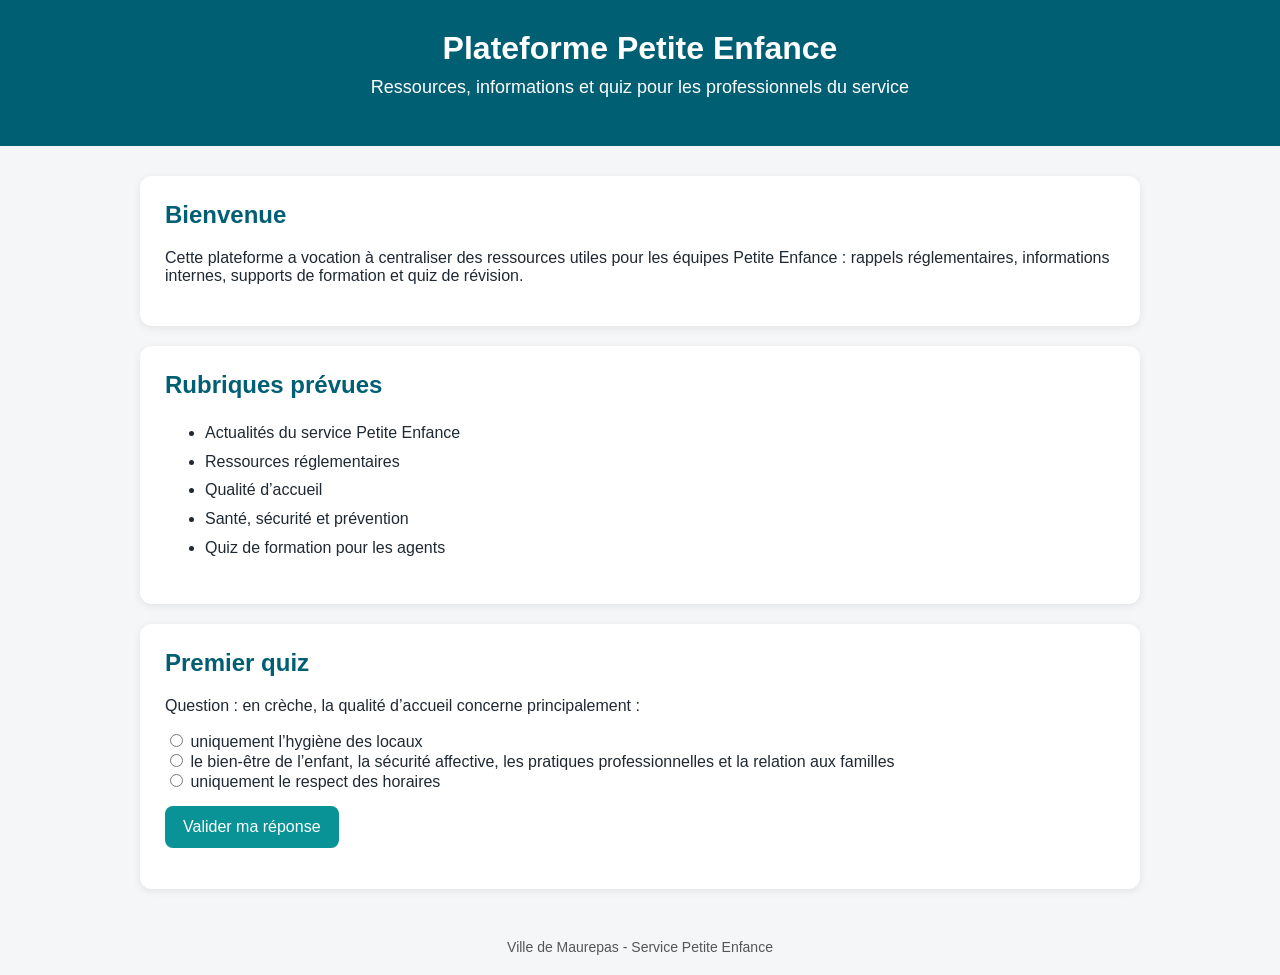
==== index.html @ 1fca626f "Create index.html" ====
<!DOCTYPE html>
<html lang="fr">
<head>
  <meta charset="UTF-8">
  <meta name="viewport" content="width=device-width, initial-scale=1.0">
  <title>Plateforme Petite Enfance - Maurepas</title>
  <style>
    body {
      margin: 0;
      font-family: Arial, sans-serif;
      background: #f4f6f8;
      color: #1f2933;
    }

    header {
      background: #005f73;
      color: white;
      padding: 30px 20px;
      text-align: center;
    }

    header h1 {
      margin: 0;
      font-size: 32px;
    }

    header p {
      margin-top: 10px;
      font-size: 18px;
    }

    main {
      max-width: 1000px;
      margin: 30px auto;
      padding: 0 20px;
    }

    section {
      background: white;
      margin-bottom: 20px;
      padding: 25px;
      border-radius: 12px;
      box-shadow: 0 2px 8px rgba(0, 0, 0, 0.08);
    }

    h2 {
      color: #005f73;
      margin-top: 0;
    }

    ul {
      line-height: 1.8;
    }

    .quiz-question {
      margin-bottom: 15px;
    }

    button {
      background: #0a9396;
      color: white;
      border: none;
      padding: 12px 18px;
      border-radius: 8px;
      cursor: pointer;
      font-size: 16px;
    }

    button:hover {
      background: #007f82;
    }

    #resultat {
      margin-top: 15px;
      font-weight: bold;
    }

    footer {
      text-align: center;
      padding: 20px;
      color: #555;
      font-size: 14px;
    }
  </style>
</head>
<body>

  <header>
    <h1>Plateforme Petite Enfance</h1>
    <p>Ressources, informations et quiz pour les professionnels du service</p>
  </header>

  <main>

    <section>
      <h2>Bienvenue</h2>
      <p>
        Cette plateforme a vocation à centraliser des ressources utiles pour les équipes Petite Enfance :
        rappels réglementaires, informations internes, supports de formation et quiz de révision.
      </p>
    </section>

    <section>
      <h2>Rubriques prévues</h2>
      <ul>
        <li>Actualités du service Petite Enfance</li>
        <li>Ressources réglementaires</li>
        <li>Qualité d’accueil</li>
        <li>Santé, sécurité et prévention</li>
        <li>Quiz de formation pour les agents</li>
      </ul>
    </section>

    <section>
      <h2>Premier quiz</h2>

      <div class="quiz-question">
        <p>Question : en crèche, la qualité d’accueil concerne principalement :</p>

        <label>
          <input type="radio" name="quiz" value="faux">
          uniquement l’hygiène des locaux
        </label>
        <br>

        <label>
          <input type="radio" name="quiz" value="vrai">
          le bien-être de l’enfant, la sécurité affective, les pratiques professionnelles et la relation aux familles
        </label>
        <br>

        <label>
          <input type="radio" name="quiz" value="faux">
          uniquement le respect des horaires
        </label>
      </div>

      <button onclick="verifierReponse()">Valider ma réponse</button>

      <p id="resultat"></p>
    </section>

  </main>

  <footer>
    Ville de Maurepas - Service Petite Enfance
  </footer>

  <script>
    function verifierReponse() {
      const reponse = document.querySelector('input[name="quiz"]:checked');
      const resultat = document.getElementById('resultat');

      if (!reponse) {
        resultat.textContent = "Merci de sélectionner une réponse.";
        resultat.style.color = "#b45309";
        return;
      }

      if (reponse.value === "vrai") {
        resultat.textContent = "Bonne réponse.";
        resultat.style.color = "green";
      } else {
        resultat.textContent = "Ce n’est pas la bonne réponse. La qualité d’accueil est une notion globale.";
        resultat.style.color = "red";
      }
    }
  </script>

</body>
</html>
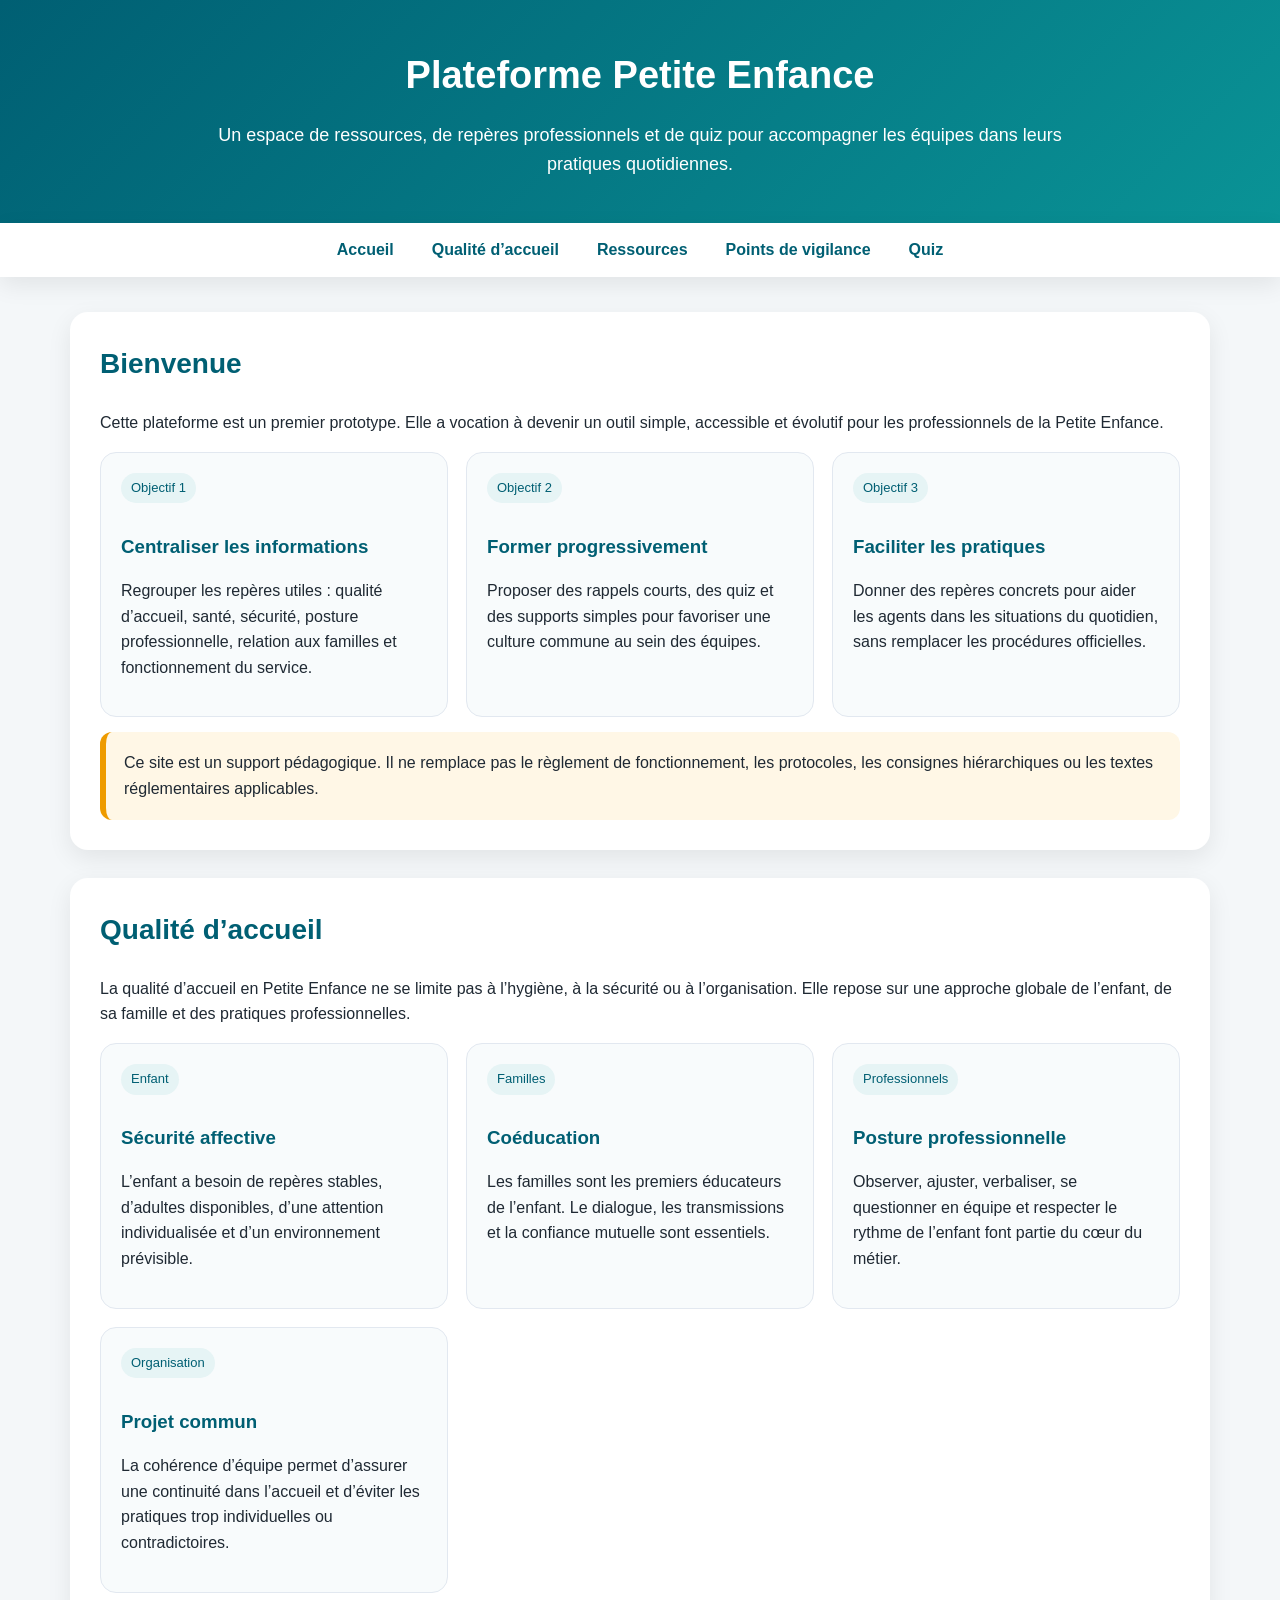
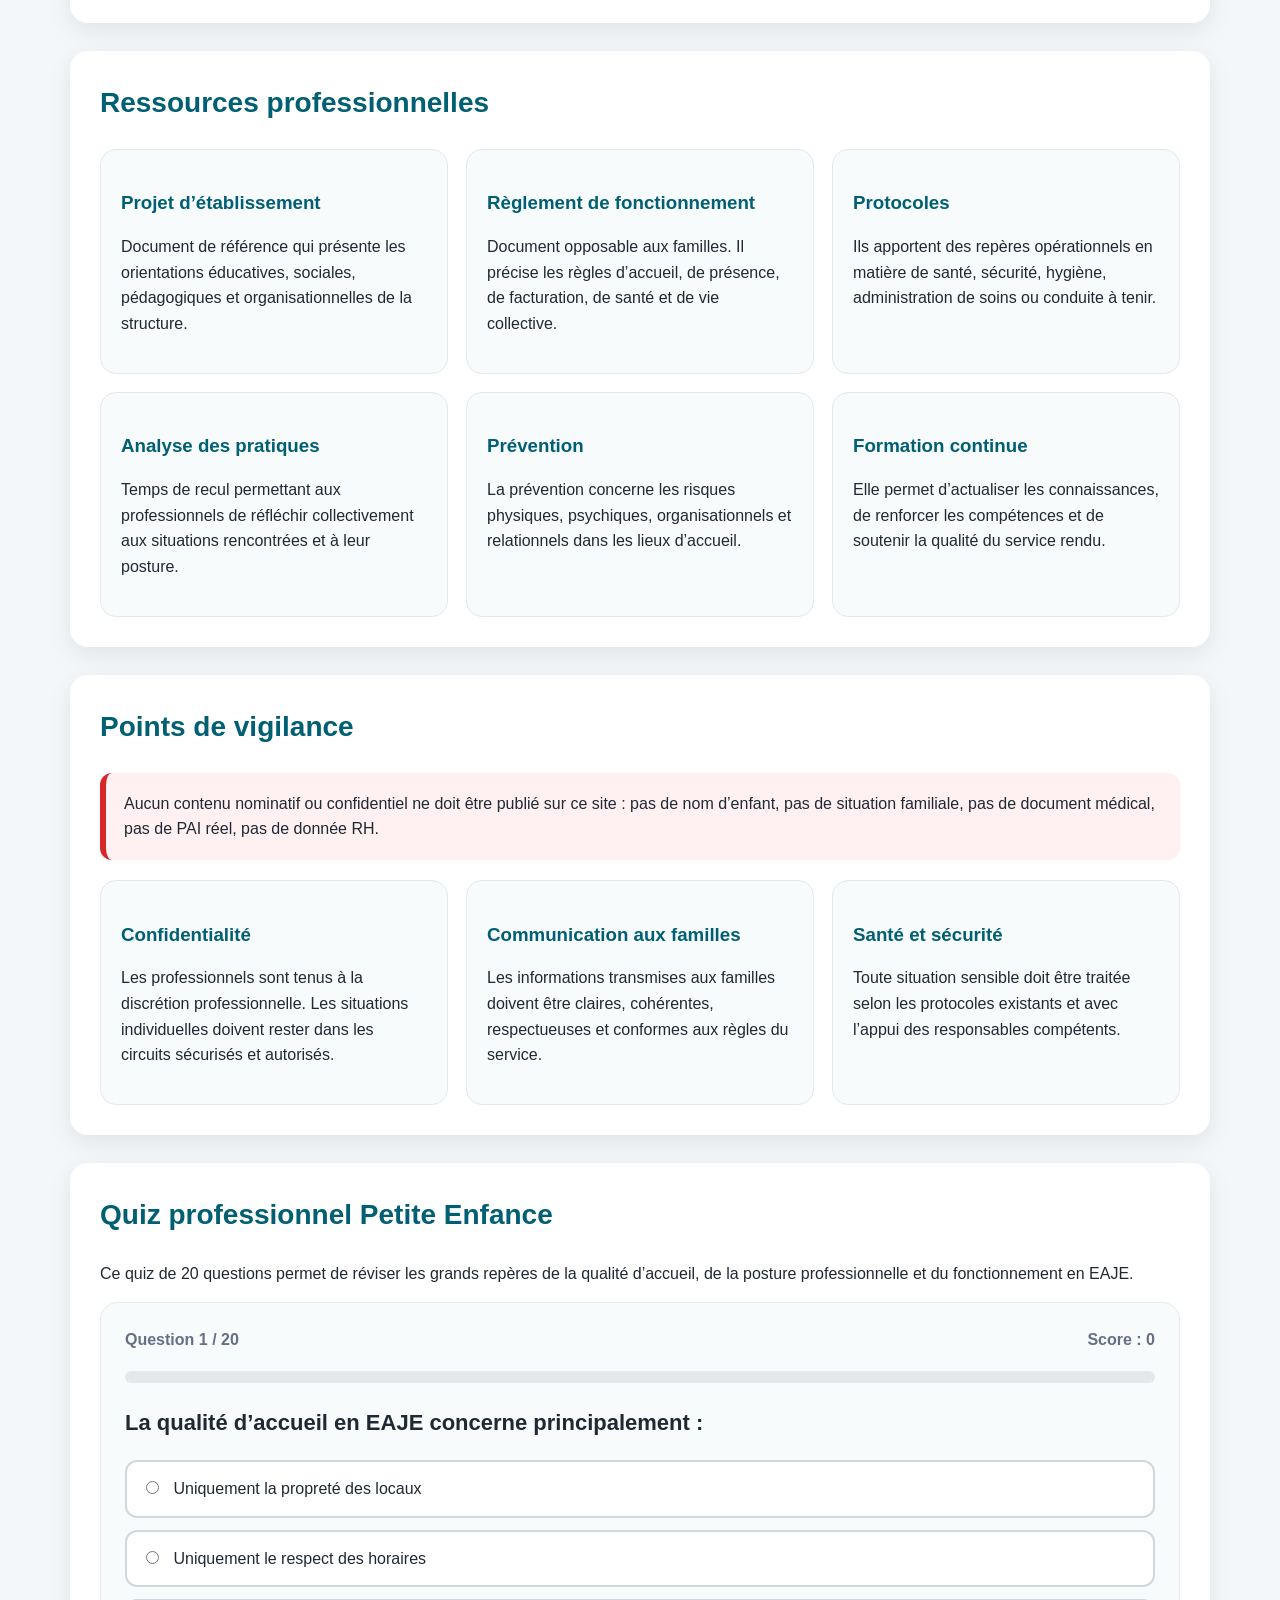
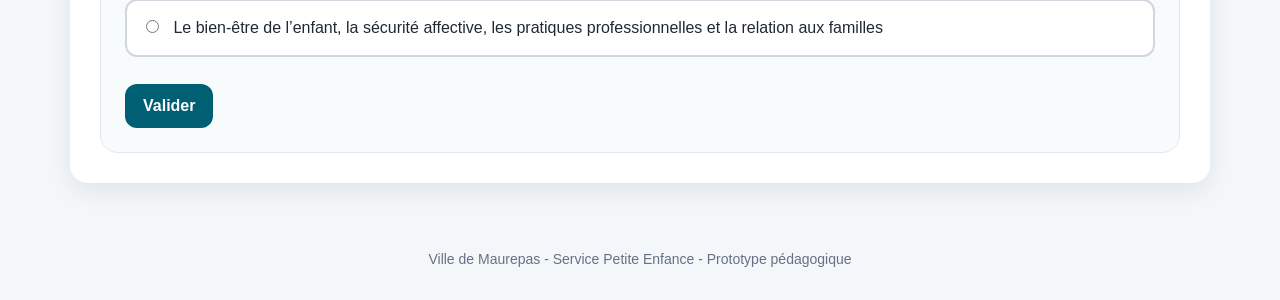
==== commit 6d21ca30: "Update index.html" ====
--- a/index.html
+++ b/index.html
@@ -4,167 +4,851 @@
   <meta charset="UTF-8">
   <meta name="viewport" content="width=device-width, initial-scale=1.0">
   <title>Plateforme Petite Enfance - Maurepas</title>
+
   <style>
+    :root {
+      --bleu: #005f73;
+      --bleu-clair: #0a9396;
+      --vert: #2a9d8f;
+      --orange: #ee9b00;
+      --rouge: #d62828;
+      --fond: #f4f7f9;
+      --texte: #1f2933;
+      --gris: #667085;
+      --blanc: #ffffff;
+      --ombre: 0 8px 24px rgba(0, 0, 0, 0.08);
+      --arrondi: 18px;
+    }
+
+    * {
+      box-sizing: border-box;
+    }
+
     body {
       margin: 0;
-      font-family: Arial, sans-serif;
-      background: #f4f6f8;
-      color: #1f2933;
+      font-family: Arial, Helvetica, sans-serif;
+      background: var(--fond);
+      color: var(--texte);
+      line-height: 1.6;
     }
 
     header {
-      background: #005f73;
+      background: linear-gradient(135deg, #005f73, #0a9396);
       color: white;
-      padding: 30px 20px;
+      padding: 45px 20px;
       text-align: center;
     }
 
     header h1 {
       margin: 0;
-      font-size: 32px;
+      font-size: 38px;
     }
 
     header p {
-      margin-top: 10px;
       font-size: 18px;
+      max-width: 850px;
+      margin: 15px auto 0;
+    }
+
+    nav {
+      background: white;
+      box-shadow: var(--ombre);
+      position: sticky;
+      top: 0;
+      z-index: 10;
+    }
+
+    nav ul {
+      display: flex;
+      justify-content: center;
+      gap: 10px;
+      flex-wrap: wrap;
+      list-style: none;
+      margin: 0;
+      padding: 14px;
+    }
+
+    nav a {
+      text-decoration: none;
+      color: var(--bleu);
+      padding: 9px 14px;
+      border-radius: 999px;
+      font-weight: 600;
+    }
+
+    nav a:hover {
+      background: #e6f4f5;
     }
 
     main {
-      max-width: 1000px;
-      margin: 30px auto;
+      max-width: 1180px;
+      margin: 35px auto;
       padding: 0 20px;
     }
 
     section {
       background: white;
+      padding: 30px;
+      margin-bottom: 28px;
+      border-radius: var(--arrondi);
+      box-shadow: var(--ombre);
+    }
+
+    h2 {
+      color: var(--bleu);
+      margin-top: 0;
+      font-size: 28px;
+    }
+
+    h3 {
+      color: var(--bleu);
+      margin-bottom: 8px;
+    }
+
+    .intro-grid,
+    .cards,
+    .ressources-grid {
+      display: grid;
+      grid-template-columns: repeat(auto-fit, minmax(260px, 1fr));
+      gap: 18px;
+    }
+
+    .card {
+      background: #f8fbfc;
+      border: 1px solid #e2e8f0;
+      border-radius: 16px;
+      padding: 20px;
+    }
+
+    .card span {
+      display: inline-block;
+      background: #e6f4f5;
+      color: var(--bleu);
+      padding: 5px 10px;
+      border-radius: 999px;
+      font-size: 13px;
+      margin-bottom: 10px;
+    }
+
+    .important {
+      background: #fff7e6;
+      border-left: 6px solid var(--orange);
+      padding: 18px;
+      border-radius: 12px;
+      margin-top: 15px;
+    }
+
+    .alerte {
+      background: #fff1f2;
+      border-left: 6px solid var(--rouge);
+      padding: 18px;
+      border-radius: 12px;
+      margin-top: 15px;
+    }
+
+    .quiz-container {
+      border: 1px solid #e2e8f0;
+      border-radius: 18px;
+      padding: 24px;
+      background: #f8fbfc;
+    }
+
+    .quiz-top {
+      display: flex;
+      justify-content: space-between;
+      gap: 15px;
+      flex-wrap: wrap;
+      margin-bottom: 18px;
+      color: var(--gris);
+      font-weight: 600;
+    }
+
+    .progress-bar {
+      background: #e5e7eb;
+      height: 12px;
+      border-radius: 999px;
+      overflow: hidden;
+      margin-bottom: 22px;
+    }
+
+    .progress {
+      height: 100%;
+      width: 0%;
+      background: var(--bleu-clair);
+      transition: 0.3s;
+    }
+
+    .question {
+      font-size: 22px;
+      font-weight: 700;
       margin-bottom: 20px;
-      padding: 25px;
+    }
+
+    .option {
+      display: block;
+      background: white;
+      border: 2px solid #d0d7de;
+      padding: 14px;
       border-radius: 12px;
-      box-shadow: 0 2px 8px rgba(0, 0, 0, 0.08);
-    }
-
-    h2 {
-      color: #005f73;
-      margin-top: 0;
-    }
-
-    ul {
-      line-height: 1.8;
-    }
-
-    .quiz-question {
-      margin-bottom: 15px;
+      margin-bottom: 12px;
+      cursor: pointer;
+    }
+
+    .option:hover {
+      border-color: var(--bleu-clair);
+      background: #f0fdfa;
+    }
+
+    .option input {
+      margin-right: 10px;
+    }
+
+    .option.correct {
+      border-color: var(--vert);
+      background: #ecfdf5;
+    }
+
+    .option.incorrect {
+      border-color: var(--rouge);
+      background: #fef2f2;
+    }
+
+    .feedback {
+      display: none;
+      margin-top: 18px;
+      padding: 18px;
+      border-radius: 14px;
+      background: white;
+      border-left: 6px solid var(--bleu-clair);
+    }
+
+    .feedback.visible {
+      display: block;
+    }
+
+    .feedback.good {
+      border-left-color: var(--vert);
+    }
+
+    .feedback.bad {
+      border-left-color: var(--rouge);
     }
 
     button {
-      background: #0a9396;
+      border: none;
+      border-radius: 12px;
+      padding: 13px 18px;
+      font-size: 16px;
+      cursor: pointer;
+      margin-top: 15px;
+      margin-right: 10px;
+      font-weight: 700;
+    }
+
+    .btn-primary {
+      background: var(--bleu);
       color: white;
-      border: none;
-      padding: 12px 18px;
-      border-radius: 8px;
-      cursor: pointer;
-      font-size: 16px;
-    }
-
-    button:hover {
-      background: #007f82;
-    }
-
-    #resultat {
-      margin-top: 15px;
-      font-weight: bold;
+    }
+
+    .btn-primary:hover {
+      background: #004c5c;
+    }
+
+    .btn-secondary {
+      background: #e5e7eb;
+      color: #1f2933;
+    }
+
+    .resultat-final {
+      background: white;
+      border-radius: 18px;
+      padding: 24px;
+      text-align: center;
+      border: 2px solid #e2e8f0;
+    }
+
+    .score {
+      font-size: 44px;
+      color: var(--bleu);
+      font-weight: 800;
     }
 
     footer {
       text-align: center;
-      padding: 20px;
-      color: #555;
+      color: #667085;
+      padding: 30px 20px;
       font-size: 14px;
+    }
+
+    @media (max-width: 700px) {
+      header h1 {
+        font-size: 30px;
+      }
+
+      section {
+        padding: 22px;
+      }
+
+      .question {
+        font-size: 19px;
+      }
     }
   </style>
 </head>
+
 <body>
 
   <header>
     <h1>Plateforme Petite Enfance</h1>
-    <p>Ressources, informations et quiz pour les professionnels du service</p>
+    <p>
+      Un espace de ressources, de repères professionnels et de quiz pour accompagner les équipes dans leurs pratiques quotidiennes.
+    </p>
   </header>
 
+  <nav>
+    <ul>
+      <li><a href="#accueil">Accueil</a></li>
+      <li><a href="#qualite">Qualité d’accueil</a></li>
+      <li><a href="#ressources">Ressources</a></li>
+      <li><a href="#vigilance">Points de vigilance</a></li>
+      <li><a href="#quiz">Quiz</a></li>
+    </ul>
+  </nav>
+
   <main>
 
-    <section>
+    <section id="accueil">
       <h2>Bienvenue</h2>
       <p>
-        Cette plateforme a vocation à centraliser des ressources utiles pour les équipes Petite Enfance :
-        rappels réglementaires, informations internes, supports de formation et quiz de révision.
+        Cette plateforme est un premier prototype. Elle a vocation à devenir un outil simple, accessible et évolutif pour les professionnels de la Petite Enfance.
       </p>
+
+      <div class="intro-grid">
+        <div class="card">
+          <span>Objectif 1</span>
+          <h3>Centraliser les informations</h3>
+          <p>
+            Regrouper les repères utiles : qualité d’accueil, santé, sécurité, posture professionnelle, relation aux familles et fonctionnement du service.
+          </p>
+        </div>
+
+        <div class="card">
+          <span>Objectif 2</span>
+          <h3>Former progressivement</h3>
+          <p>
+            Proposer des rappels courts, des quiz et des supports simples pour favoriser une culture commune au sein des équipes.
+          </p>
+        </div>
+
+        <div class="card">
+          <span>Objectif 3</span>
+          <h3>Faciliter les pratiques</h3>
+          <p>
+            Donner des repères concrets pour aider les agents dans les situations du quotidien, sans remplacer les procédures officielles.
+          </p>
+        </div>
+      </div>
+
+      <div class="important">
+        Ce site est un support pédagogique. Il ne remplace pas le règlement de fonctionnement, les protocoles, les consignes hiérarchiques ou les textes réglementaires applicables.
+      </div>
     </section>
 
-    <section>
-      <h2>Rubriques prévues</h2>
-      <ul>
-        <li>Actualités du service Petite Enfance</li>
-        <li>Ressources réglementaires</li>
-        <li>Qualité d’accueil</li>
-        <li>Santé, sécurité et prévention</li>
-        <li>Quiz de formation pour les agents</li>
-      </ul>
+    <section id="qualite">
+      <h2>Qualité d’accueil</h2>
+
+      <p>
+        La qualité d’accueil en Petite Enfance ne se limite pas à l’hygiène, à la sécurité ou à l’organisation. Elle repose sur une approche globale de l’enfant, de sa famille et des pratiques professionnelles.
+      </p>
+
+      <div class="cards">
+        <div class="card">
+          <span>Enfant</span>
+          <h3>Sécurité affective</h3>
+          <p>
+            L’enfant a besoin de repères stables, d’adultes disponibles, d’une attention individualisée et d’un environnement prévisible.
+          </p>
+        </div>
+
+        <div class="card">
+          <span>Familles</span>
+          <h3>Coéducation</h3>
+          <p>
+            Les familles sont les premiers éducateurs de l’enfant. Le dialogue, les transmissions et la confiance mutuelle sont essentiels.
+          </p>
+        </div>
+
+        <div class="card">
+          <span>Professionnels</span>
+          <h3>Posture professionnelle</h3>
+          <p>
+            Observer, ajuster, verbaliser, se questionner en équipe et respecter le rythme de l’enfant font partie du cœur du métier.
+          </p>
+        </div>
+
+        <div class="card">
+          <span>Organisation</span>
+          <h3>Projet commun</h3>
+          <p>
+            La cohérence d’équipe permet d’assurer une continuité dans l’accueil et d’éviter les pratiques trop individuelles ou contradictoires.
+          </p>
+        </div>
+      </div>
     </section>
 
-    <section>
-      <h2>Premier quiz</h2>
-
-      <div class="quiz-question">
-        <p>Question : en crèche, la qualité d’accueil concerne principalement :</p>
-
-        <label>
-          <input type="radio" name="quiz" value="faux">
-          uniquement l’hygiène des locaux
-        </label>
-        <br>
-
-        <label>
-          <input type="radio" name="quiz" value="vrai">
-          le bien-être de l’enfant, la sécurité affective, les pratiques professionnelles et la relation aux familles
-        </label>
-        <br>
-
-        <label>
-          <input type="radio" name="quiz" value="faux">
-          uniquement le respect des horaires
-        </label>
+    <section id="ressources">
+      <h2>Ressources professionnelles</h2>
+
+      <div class="ressources-grid">
+        <div class="card">
+          <h3>Projet d’établissement</h3>
+          <p>
+            Document de référence qui présente les orientations éducatives, sociales, pédagogiques et organisationnelles de la structure.
+          </p>
+        </div>
+
+        <div class="card">
+          <h3>Règlement de fonctionnement</h3>
+          <p>
+            Document opposable aux familles. Il précise les règles d’accueil, de présence, de facturation, de santé et de vie collective.
+          </p>
+        </div>
+
+        <div class="card">
+          <h3>Protocoles</h3>
+          <p>
+            Ils apportent des repères opérationnels en matière de santé, sécurité, hygiène, administration de soins ou conduite à tenir.
+          </p>
+        </div>
+
+        <div class="card">
+          <h3>Analyse des pratiques</h3>
+          <p>
+            Temps de recul permettant aux professionnels de réfléchir collectivement aux situations rencontrées et à leur posture.
+          </p>
+        </div>
+
+        <div class="card">
+          <h3>Prévention</h3>
+          <p>
+            La prévention concerne les risques physiques, psychiques, organisationnels et relationnels dans les lieux d’accueil.
+          </p>
+        </div>
+
+        <div class="card">
+          <h3>Formation continue</h3>
+          <p>
+            Elle permet d’actualiser les connaissances, de renforcer les compétences et de soutenir la qualité du service rendu.
+          </p>
+        </div>
       </div>
-
-      <button onclick="verifierReponse()">Valider ma réponse</button>
-
-      <p id="resultat"></p>
     </section>
 
+    <section id="vigilance">
+      <h2>Points de vigilance</h2>
+
+      <div class="alerte">
+        Aucun contenu nominatif ou confidentiel ne doit être publié sur ce site : pas de nom d’enfant, pas de situation familiale, pas de document médical, pas de PAI réel, pas de donnée RH.
+      </div>
+
+      <div class="cards" style="margin-top: 20px;">
+        <div class="card">
+          <h3>Confidentialité</h3>
+          <p>
+            Les professionnels sont tenus à la discrétion professionnelle. Les situations individuelles doivent rester dans les circuits sécurisés et autorisés.
+          </p>
+        </div>
+
+        <div class="card">
+          <h3>Communication aux familles</h3>
+          <p>
+            Les informations transmises aux familles doivent être claires, cohérentes, respectueuses et conformes aux règles du service.
+          </p>
+        </div>
+
+        <div class="card">
+          <h3>Santé et sécurité</h3>
+          <p>
+            Toute situation sensible doit être traitée selon les protocoles existants et avec l’appui des responsables compétents.
+          </p>
+        </div>
+      </div>
+    </section>
+
+    <section id="quiz">
+      <h2>Quiz professionnel Petite Enfance</h2>
+
+      <p>
+        Ce quiz de 20 questions permet de réviser les grands repères de la qualité d’accueil, de la posture professionnelle et du fonctionnement en EAJE.
+      </p>
+
+      <div class="quiz-container" id="quizContainer">
+        <div class="quiz-top">
+          <div id="questionNumber">Question 1 / 20</div>
+          <div id="scoreLive">Score : 0</div>
+        </div>
+
+        <div class="progress-bar">
+          <div class="progress" id="progress"></div>
+        </div>
+
+        <div class="question" id="questionText"></div>
+
+        <div id="options"></div>
+
+        <div class="feedback" id="feedback"></div>
+
+        <button class="btn-primary" id="validateBtn" onclick="validateAnswer()">Valider</button>
+        <button class="btn-secondary" id="nextBtn" onclick="nextQuestion()" style="display:none;">Question suivante</button>
+      </div>
+    </section>
+
   </main>
 
   <footer>
-    Ville de Maurepas - Service Petite Enfance
+    Ville de Maurepas - Service Petite Enfance - Prototype pédagogique
   </footer>
 
   <script>
-    function verifierReponse() {
-      const reponse = document.querySelector('input[name="quiz"]:checked');
-      const resultat = document.getElementById('resultat');
-
-      if (!reponse) {
-        resultat.textContent = "Merci de sélectionner une réponse.";
-        resultat.style.color = "#b45309";
+    const questions = [
+      {
+        question: "La qualité d’accueil en EAJE concerne principalement :",
+        options: [
+          "Uniquement la propreté des locaux",
+          "Uniquement le respect des horaires",
+          "Le bien-être de l’enfant, la sécurité affective, les pratiques professionnelles et la relation aux familles"
+        ],
+        answer: 2,
+        explanation: "La qualité d’accueil est globale. Elle concerne l’enfant, sa famille, les pratiques professionnelles, l’environnement, la sécurité, l’organisation et le projet éducatif."
+      },
+      {
+        question: "La familiarisation d’un enfant sert avant tout à :",
+        options: [
+          "Habituer progressivement l’enfant, sa famille et les professionnels à la séparation",
+          "Faire gagner du temps à l’équipe",
+          "Tester si l’enfant pleure beaucoup"
+        ],
+        answer: 0,
+        explanation: "La familiarisation permet de construire progressivement la confiance. Elle concerne l’enfant, les parents et les professionnels."
+      },
+      {
+        question: "La coéducation signifie que :",
+        options: [
+          "Les parents doivent appliquer exactement les pratiques de la crèche",
+          "Les professionnels remplacent les parents pendant la journée",
+          "Parents et professionnels coopèrent dans l’intérêt de l’enfant"
+        ],
+        answer: 2,
+        explanation: "La coéducation repose sur la reconnaissance du rôle des parents et sur un dialogue respectueux entre famille et professionnels."
+      },
+      {
+        question: "Une transmission de qualité aux familles doit être :",
+        options: [
+          "Claire, utile, respectueuse et centrée sur l’enfant",
+          "Très longue et technique",
+          "Réservée uniquement aux problèmes"
+        ],
+        answer: 0,
+        explanation: "Les transmissions doivent donner des informations utiles sur la journée de l’enfant, sans jugement et avec une posture professionnelle."
+      },
+      {
+        question: "La sécurité affective de l’enfant repose notamment sur :",
+        options: [
+          "Des repères stables et des adultes disponibles",
+          "Des changements fréquents pour stimuler l’enfant",
+          "L’absence totale de frustration"
+        ],
+        answer: 0,
+        explanation: "L’enfant a besoin de stabilité, de continuité, de disponibilité adulte et de repères pour explorer sereinement."
+      },
+      {
+        question: "Observer un enfant permet principalement de :",
+        options: [
+          "Surveiller pour sanctionner",
+          "Comprendre ses besoins, ses compétences et ses émotions",
+          "Comparer les enfants entre eux"
+        ],
+        answer: 1,
+        explanation: "L’observation professionnelle permet d’ajuster l’accompagnement à l’enfant réel, et non à une idée générale de ce qu’il devrait faire."
+      },
+      {
+        question: "La motricité libre consiste à :",
+        options: [
+          "Laisser l’enfant évoluer selon ses capacités, sans le mettre dans une position qu’il ne maîtrise pas",
+          "Interdire toute aide de l’adulte",
+          "Laisser les enfants courir sans cadre"
+        ],
+        answer: 0,
+        explanation: "La motricité libre respecte le rythme de développement de l’enfant. L’adulte sécurise l’environnement et accompagne sans forcer les acquisitions."
+      },
+      {
+        question: "Une posture bientraitante implique :",
+        options: [
+          "De parler à l’enfant avec respect, même lorsqu’on pose une limite",
+          "De céder systématiquement à toutes les demandes",
+          "D’éviter toute règle"
+        ],
+        answer: 0,
+        explanation: "La bientraitance n’exclut pas le cadre. Elle demande de poser les limites avec respect, cohérence et compréhension des besoins de l’enfant."
+      },
+      {
+        question: "En cas de doute sur une situation préoccupante concernant un enfant, il faut :",
+        options: [
+          "Garder l’information pour soi",
+          "En parler à n’importe quel parent pour avoir un avis",
+          "Suivre la procédure interne et alerter les responsables compétents"
+        ],
+        answer: 2,
+        explanation: "Une situation préoccupante doit être traitée avec sérieux, discrétion et dans le cadre des procédures prévues."
+      },
+      {
+        question: "La discrétion professionnelle signifie que :",
+        options: [
+          "Les informations sensibles doivent rester dans un cadre professionnel autorisé",
+          "On peut raconter les situations sans donner les noms",
+          "On peut tout partager avec ses proches si c’est anonymisé"
+        ],
+        answer: 0,
+        explanation: "La discrétion professionnelle protège les enfants, les familles, les agents et le service. Les situations individuelles ne se partagent pas hors du cadre prévu."
+      },
+      {
+        question: "Un PAI est principalement destiné à :",
+        options: [
+          "Organiser un accueil adapté lorsqu’un besoin de santé le justifie",
+          "Permettre à chaque famille de choisir librement un menu différent",
+          "Remplacer le règlement de fonctionnement"
+        ],
+        answer: 0,
+        explanation: "Le PAI organise les conditions d’accueil d’un enfant ayant un besoin de santé spécifique. Il doit s’inscrire dans un cadre médical et institutionnel clair."
+      },
+      {
+        question: "Le rôle d’un référent santé et accueil inclusif est notamment de :",
+        options: [
+          "Remplacer la direction de la crèche",
+          "Contribuer aux questions de santé, prévention et inclusion",
+          "Décider seul de toutes les admissions"
+        ],
+        answer: 1,
+        explanation: "Le référent santé et accueil inclusif apporte un appui sur la santé, la prévention, l’inclusion et l’accueil des enfants à besoins particuliers."
+      },
+      {
+        question: "Lors d’une forte chaleur, l’équipe doit prioritairement :",
+        options: [
+          "Maintenir les activités extérieures coûte que coûte",
+          "Adapter l’organisation, hydrater régulièrement, limiter l’exposition et surveiller les signes d’inconfort",
+          "Fermer systématiquement la structure"
+        ],
+        answer: 1,
+        explanation: "La chaleur nécessite une adaptation concrète : hydratation, aération selon les conditions, zones fraîches, limitation des efforts et surveillance des enfants."
+      },
+      {
+        question: "Une équipe cohérente est une équipe qui :",
+        options: [
+          "Fait toujours exactement la même chose sans réfléchir",
+          "Partage des repères communs tout en s’adaptant aux situations",
+          "Évite de discuter des désaccords"
+        ],
+        answer: 1,
+        explanation: "La cohérence d’équipe repose sur des repères partagés, des échanges réguliers et une capacité à ajuster les pratiques."
+      },
+      {
+        question: "La place du jeu en crèche est :",
+        options: [
+          "Secondaire par rapport aux apprentissages formels",
+          "Centrale, car le jeu est un mode essentiel de développement de l’enfant",
+          "Utile seulement pour occuper les enfants"
+        ],
+        answer: 1,
+        explanation: "Le jeu soutient le développement moteur, cognitif, social, émotionnel et langagier de l’enfant."
+      },
+      {
+        question: "L’accueil d’un enfant en situation de handicap ou à besoins particuliers suppose :",
+        options: [
+          "Une réflexion d’équipe et des adaptations raisonnables",
+          "Une mise à l’écart systématique",
+          "Une prise en charge uniquement par la famille"
+        ],
+        answer: 0,
+        explanation: "L’accueil inclusif demande une réflexion collective, des partenariats si nécessaire, et une adaptation au plus près des besoins de l’enfant."
+      },
+      {
+        question: "Lorsqu’un professionnel se sent en difficulté avec un enfant, il est préférable de :",
+        options: [
+          "En parler en équipe ou à sa hiérarchie pour prendre du recul",
+          "Attendre que la situation disparaisse seule",
+          "Se dire que c’est forcément la faute de l’enfant"
+        ],
+        answer: 0,
+        explanation: "La prise de recul et le travail d’équipe permettent d’éviter l’isolement professionnel et d’améliorer l’accompagnement de l’enfant."
+      },
+      {
+        question: "Les écrans pour les jeunes enfants doivent être considérés avec prudence car :",
+        options: [
+          "Ils remplacent efficacement l’interaction adulte-enfant",
+          "Le jeune enfant a surtout besoin d’interactions, de langage, de jeu réel et de mouvement",
+          "Ils sont nécessaires pour apprendre à parler"
+        ],
+        answer: 1,
+        explanation: "Le développement du jeune enfant repose fortement sur les interactions humaines, le langage adressé, le jeu actif et l’exploration sensorimotrice."
+      },
+      {
+        question: "Une limite posée à un enfant doit idéalement être :",
+        options: [
+          "Brutale pour être bien comprise",
+          "Claire, stable, expliquée avec des mots simples et adaptée à son âge",
+          "Variable selon l’humeur de l’adulte"
+        ],
+        answer: 1,
+        explanation: "Un cadre sécurisant suppose des limites compréhensibles, cohérentes et portées par des adultes disponibles."
+      },
+      {
+        question: "Le projet d’établissement sert notamment à :",
+        options: [
+          "Décrire les grandes orientations et les pratiques de la structure",
+          "Faire joli dans un classeur",
+          "Remplacer les échanges d’équipe"
+        ],
+        answer: 0,
+        explanation: "Le projet d’établissement donne du sens aux pratiques. Il doit être vivant, partagé et régulièrement réinterrogé."
+      }
+    ];
+
+    let currentQuestion = 0;
+    let score = 0;
+    let answered = false;
+
+    const questionNumber = document.getElementById("questionNumber");
+    const scoreLive = document.getElementById("scoreLive");
+    const progress = document.getElementById("progress");
+    const questionText = document.getElementById("questionText");
+    const optionsContainer = document.getElementById("options");
+    const feedback = document.getElementById("feedback");
+    const validateBtn = document.getElementById("validateBtn");
+    const nextBtn = document.getElementById("nextBtn");
+    const quizContainer = document.getElementById("quizContainer");
+
+    function renderQuestion() {
+      answered = false;
+      const q = questions[currentQuestion];
+
+      questionNumber.textContent = "Question " + (currentQuestion + 1) + " / " + questions.length;
+      scoreLive.textContent = "Score : " + score;
+      progress.style.width = ((currentQuestion) / questions.length * 100) + "%";
+
+      questionText.textContent = q.question;
+      optionsContainer.innerHTML = "";
+      feedback.className = "feedback";
+      feedback.innerHTML = "";
+
+      q.options.forEach((option, index) => {
+        const label = document.createElement("label");
+        label.className = "option";
+        label.innerHTML = `
+          <input type="radio" name="answer" value="${index}">
+          ${option}
+        `;
+        optionsContainer.appendChild(label);
+      });
+
+      validateBtn.style.display = "inline-block";
+      nextBtn.style.display = "none";
+    }
+
+    function validateAnswer() {
+      if (answered) {
         return;
       }
 
-      if (reponse.value === "vrai") {
-        resultat.textContent = "Bonne réponse.";
-        resultat.style.color = "green";
+      const selected = document.querySelector('input[name="answer"]:checked');
+
+      if (!selected) {
+        feedback.className = "feedback visible bad";
+        feedback.innerHTML = "Merci de sélectionner une réponse avant de valider.";
+        return;
+      }
+
+      answered = true;
+      const selectedIndex = Number(selected.value);
+      const q = questions[currentQuestion];
+      const labels = document.querySelectorAll(".option");
+
+      labels.forEach((label, index) => {
+        if (index === q.answer) {
+          label.classList.add("correct");
+        }
+
+        if (index === selectedIndex && selectedIndex !== q.answer) {
+          label.classList.add("incorrect");
+        }
+      });
+
+      if (selectedIndex === q.answer) {
+        score++;
+        feedback.className = "feedback visible good";
+        feedback.innerHTML = `
+          <strong>Bonne réponse.</strong><br>
+          ${q.explanation}
+        `;
       } else {
-        resultat.textContent = "Ce n’est pas la bonne réponse. La qualité d’accueil est une notion globale.";
-        resultat.style.color = "red";
-      }
-    }
+        feedback.className = "feedback visible bad";
+        feedback.innerHTML = `
+          <strong>Mauvaise réponse.</strong><br>
+          ${q.explanation}
+        `;
+      }
+
+      scoreLive.textContent = "Score : " + score;
+      validateBtn.style.display = "none";
+      nextBtn.style.display = "inline-block";
+
+      if (currentQuestion === questions.length - 1) {
+        nextBtn.textContent = "Voir le résultat final";
+      } else {
+        nextBtn.textContent = "Question suivante";
+      }
+    }
+
+    function nextQuestion() {
+      if (currentQuestion < questions.length - 1) {
+        currentQuestion++;
+        renderQuestion();
+      } else {
+        showFinalResult();
+      }
+    }
+
+    function showFinalResult() {
+      progress.style.width = "100%";
+
+      let message = "";
+
+      if (score >= 17) {
+        message = "Très bon niveau. Les repères professionnels sont bien maîtrisés.";
+      } else if (score >= 13) {
+        message = "Bon niveau. Quelques points peuvent encore être consolidés.";
+      } else if (score >= 8) {
+        message = "Niveau intermédiaire. Une reprise collective des notions serait utile.";
+      } else {
+        message = "Des rappels importants sont nécessaires. Le quiz peut être refait après relecture des ressources.";
+      }
+
+      quizContainer.innerHTML = `
+        <div class="resultat-final">
+          <h3>Résultat final</h3>
+          <div class="score">${score} / ${questions.length}</div>
+          <p>${message}</p>
+          <button class="btn-primary" onclick="restartQuiz()">Recommencer le quiz</button>
+        </div>
+      `;
+    }
+
+    function restartQuiz() {
+      currentQuestion = 0;
+      score = 0;
+      location.reload();
+    }
+
+    renderQuestion();
   </script>
 
 </body>
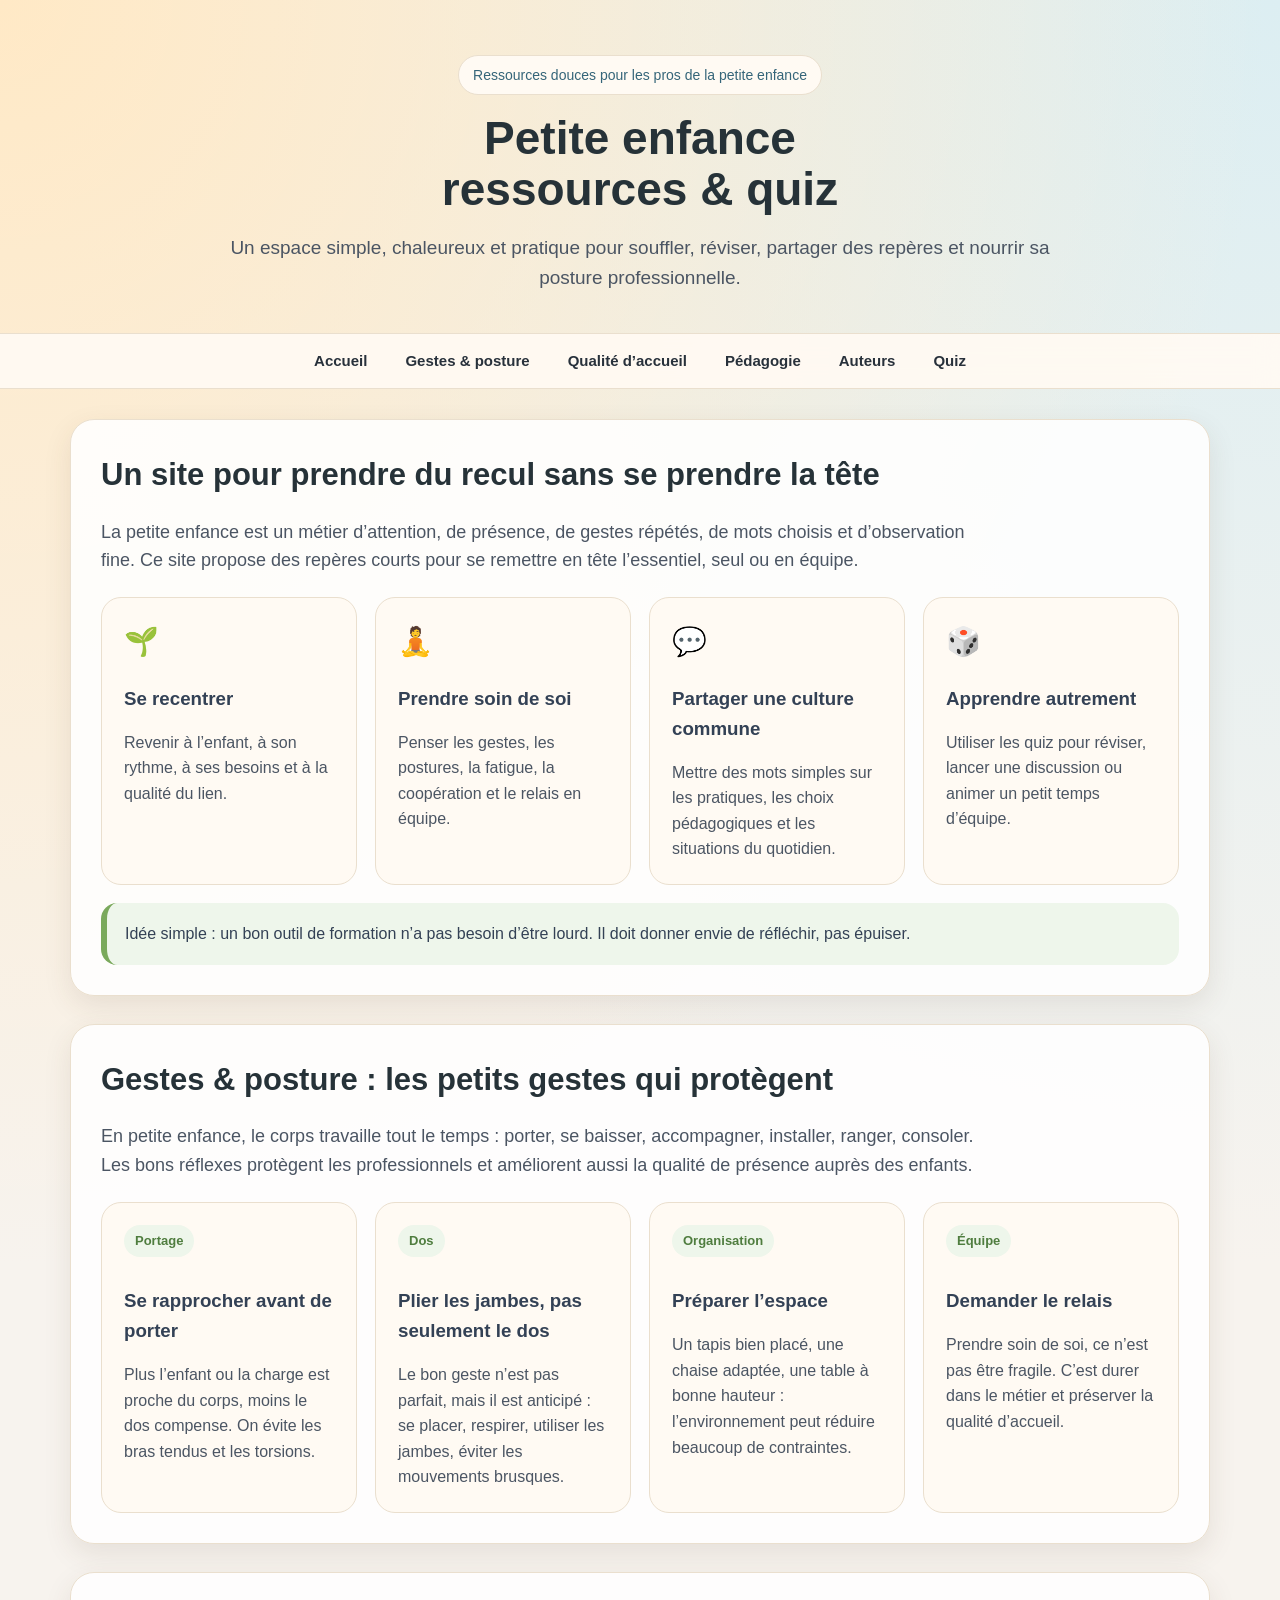
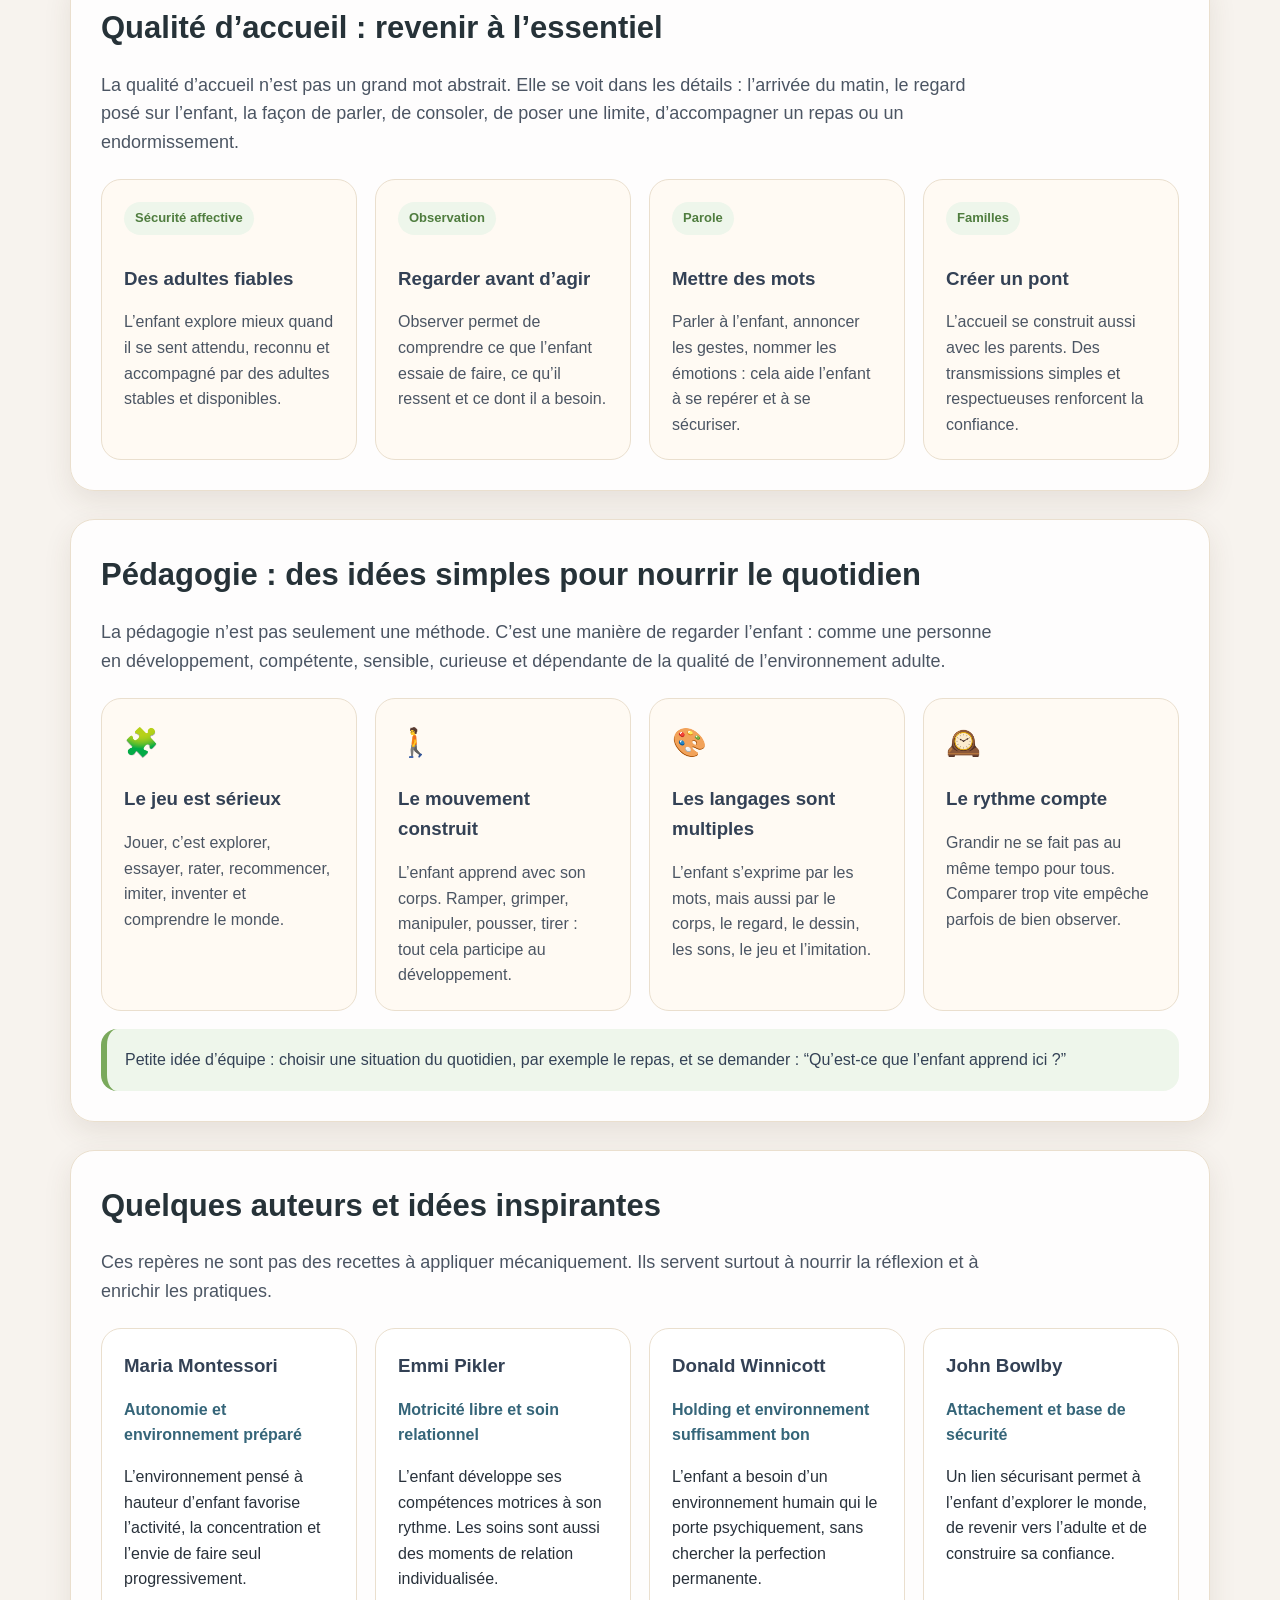
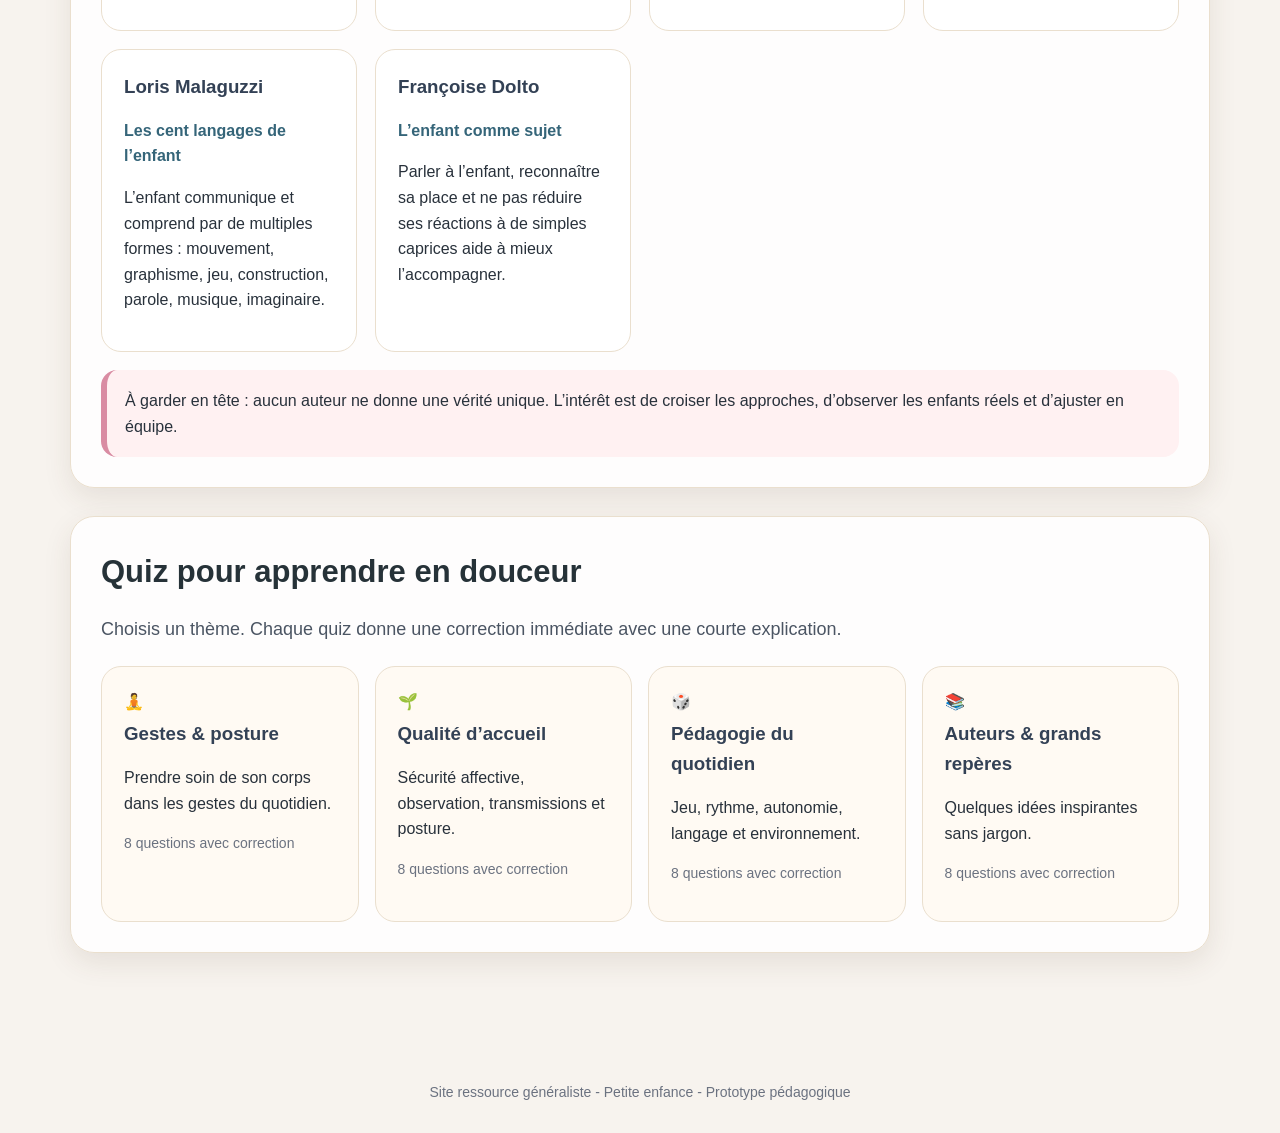
==== commit bb15af39: "Update index.html" ====
--- a/index.html
+++ b/index.html
@@ -3,154 +3,247 @@
 <head>
   <meta charset="UTF-8">
   <meta name="viewport" content="width=device-width, initial-scale=1.0">
-  <title>Plateforme Petite Enfance - Maurepas</title>
+  <title>Petite enfance - Ressources et quiz</title>
 
   <style>
     :root {
-      --bleu: #005f73;
-      --bleu-clair: #0a9396;
-      --vert: #2a9d8f;
-      --orange: #ee9b00;
-      --rouge: #d62828;
-      --fond: #f4f7f9;
-      --texte: #1f2933;
-      --gris: #667085;
+      --fond: #f7f3ee;
+      --fond-doux: #fffaf3;
+      --texte: #28313b;
+      --muted: #6b7280;
+      --vert: #7aa95c;
+      --vert-fonce: #4f7d3f;
+      --bleu: #5f8ea6;
+      --bleu-fonce: #356579;
+      --rose: #d98ca3;
+      --orange: #e6a74f;
+      --rouge: #d15c5c;
       --blanc: #ffffff;
-      --ombre: 0 8px 24px rgba(0, 0, 0, 0.08);
-      --arrondi: 18px;
+      --bordure: #eadfce;
+      --ombre: 0 10px 28px rgba(80, 60, 40, 0.10);
+      --arrondi: 24px;
     }
 
     * {
       box-sizing: border-box;
+    }
+
+    html {
+      scroll-behavior: smooth;
     }
 
     body {
       margin: 0;
       font-family: Arial, Helvetica, sans-serif;
-      background: var(--fond);
+      background:
+        radial-gradient(circle at top left, #ffe9c6 0, transparent 28%),
+        radial-gradient(circle at top right, #dceef2 0, transparent 28%),
+        var(--fond);
       color: var(--texte);
       line-height: 1.6;
     }
 
     header {
-      background: linear-gradient(135deg, #005f73, #0a9396);
-      color: white;
-      padding: 45px 20px;
+      padding: 55px 22px 40px;
       text-align: center;
     }
 
+    .badge {
+      display: inline-block;
+      background: var(--fond-doux);
+      color: var(--bleu-fonce);
+      border: 1px solid var(--bordure);
+      padding: 8px 14px;
+      border-radius: 999px;
+      font-size: 14px;
+      margin-bottom: 18px;
+    }
+
     header h1 {
+      font-size: 46px;
       margin: 0;
-      font-size: 38px;
+      line-height: 1.1;
+      color: #263238;
     }
 
     header p {
-      font-size: 18px;
-      max-width: 850px;
-      margin: 15px auto 0;
+      max-width: 820px;
+      margin: 18px auto 0;
+      font-size: 19px;
+      color: #4b5563;
     }
 
     nav {
-      background: white;
-      box-shadow: var(--ombre);
       position: sticky;
       top: 0;
-      z-index: 10;
+      background: rgba(255, 250, 243, 0.94);
+      backdrop-filter: blur(12px);
+      border-top: 1px solid var(--bordure);
+      border-bottom: 1px solid var(--bordure);
+      z-index: 20;
     }
 
     nav ul {
+      margin: 0;
+      padding: 14px;
       display: flex;
       justify-content: center;
       gap: 10px;
       flex-wrap: wrap;
       list-style: none;
-      margin: 0;
-      padding: 14px;
     }
 
     nav a {
       text-decoration: none;
-      color: var(--bleu);
+      color: var(--texte);
       padding: 9px 14px;
       border-radius: 999px;
       font-weight: 600;
+      font-size: 15px;
     }
 
     nav a:hover {
-      background: #e6f4f5;
+      background: #efe5d7;
     }
 
     main {
       max-width: 1180px;
-      margin: 35px auto;
-      padding: 0 20px;
+      margin: 30px auto;
+      padding: 0 20px 40px;
     }
 
     section {
-      background: white;
+      background: rgba(255, 255, 255, 0.88);
+      border: 1px solid var(--bordure);
+      border-radius: var(--arrondi);
       padding: 30px;
       margin-bottom: 28px;
-      border-radius: var(--arrondi);
       box-shadow: var(--ombre);
     }
 
     h2 {
-      color: var(--bleu);
+      font-size: 31px;
       margin-top: 0;
+      margin-bottom: 14px;
+      color: #263238;
+    }
+
+    h3 {
+      margin-bottom: 8px;
+      color: #334155;
+    }
+
+    .lead {
+      font-size: 18px;
+      color: #4b5563;
+      max-width: 900px;
+    }
+
+    .grid {
+      display: grid;
+      grid-template-columns: repeat(auto-fit, minmax(245px, 1fr));
+      gap: 18px;
+      margin-top: 22px;
+    }
+
+    .card {
+      background: var(--fond-doux);
+      border: 1px solid var(--bordure);
+      border-radius: 20px;
+      padding: 22px;
+    }
+
+    .card .icon {
       font-size: 28px;
-    }
-
-    h3 {
-      color: var(--bleu);
       margin-bottom: 8px;
     }
 
-    .intro-grid,
-    .cards,
-    .ressources-grid {
+    .card p {
+      color: #4b5563;
+      margin-bottom: 0;
+    }
+
+    .mini {
+      font-size: 14px;
+      color: var(--muted);
+    }
+
+    .pill {
+      display: inline-block;
+      padding: 6px 11px;
+      border-radius: 999px;
+      background: #eef6eb;
+      color: var(--vert-fonce);
+      font-size: 13px;
+      font-weight: 700;
+      margin-bottom: 10px;
+    }
+
+    .quote {
+      background: #eef6eb;
+      border-left: 6px solid var(--vert);
+      padding: 18px;
+      border-radius: 16px;
+      margin-top: 18px;
+      color: #334155;
+    }
+
+    .soft-alert {
+      background: #fff1f2;
+      border-left: 6px solid var(--rose);
+      padding: 18px;
+      border-radius: 16px;
+      margin-top: 18px;
+    }
+
+    .author-card {
+      background: white;
+      border: 1px solid var(--bordure);
+      border-radius: 20px;
+      padding: 22px;
+    }
+
+    .author-card h3 {
+      margin-top: 0;
+    }
+
+    .author-card .idea {
+      color: var(--bleu-fonce);
+      font-weight: 700;
+    }
+
+    .quiz-menu {
       display: grid;
-      grid-template-columns: repeat(auto-fit, minmax(260px, 1fr));
-      gap: 18px;
-    }
-
-    .card {
-      background: #f8fbfc;
-      border: 1px solid #e2e8f0;
-      border-radius: 16px;
-      padding: 20px;
-    }
-
-    .card span {
-      display: inline-block;
-      background: #e6f4f5;
-      color: var(--bleu);
-      padding: 5px 10px;
-      border-radius: 999px;
-      font-size: 13px;
-      margin-bottom: 10px;
-    }
-
-    .important {
-      background: #fff7e6;
-      border-left: 6px solid var(--orange);
-      padding: 18px;
-      border-radius: 12px;
-      margin-top: 15px;
-    }
-
-    .alerte {
-      background: #fff1f2;
-      border-left: 6px solid var(--rouge);
-      padding: 18px;
-      border-radius: 12px;
-      margin-top: 15px;
-    }
-
-    .quiz-container {
-      border: 1px solid #e2e8f0;
-      border-radius: 18px;
-      padding: 24px;
-      background: #f8fbfc;
+      grid-template-columns: repeat(auto-fit, minmax(240px, 1fr));
+      gap: 16px;
+      margin-top: 22px;
+    }
+
+    .quiz-card {
+      background: var(--fond-doux);
+      border: 1px solid var(--bordure);
+      border-radius: 20px;
+      padding: 22px;
+      cursor: pointer;
+      transition: transform 0.2s, box-shadow 0.2s;
+    }
+
+    .quiz-card:hover {
+      transform: translateY(-4px);
+      box-shadow: var(--ombre);
+    }
+
+    .quiz-card h3 {
+      margin-top: 5px;
+    }
+
+    .quiz-zone {
+      display: none;
+      margin-top: 25px;
+      background: #ffffff;
+      border: 1px solid var(--bordure);
+      border-radius: 24px;
+      padding: 26px;
     }
 
     .quiz-top {
@@ -159,13 +252,13 @@
       gap: 15px;
       flex-wrap: wrap;
       margin-bottom: 18px;
-      color: var(--gris);
-      font-weight: 600;
+      color: var(--muted);
+      font-weight: 700;
     }
 
     .progress-bar {
-      background: #e5e7eb;
       height: 12px;
+      background: #ece3d8;
       border-radius: 999px;
       overflow: hidden;
       margin-bottom: 22px;
@@ -174,29 +267,28 @@
     .progress {
       height: 100%;
       width: 0%;
-      background: var(--bleu-clair);
+      background: linear-gradient(90deg, var(--vert), var(--bleu));
       transition: 0.3s;
     }
 
     .question {
       font-size: 22px;
-      font-weight: 700;
+      font-weight: 800;
       margin-bottom: 20px;
     }
 
     .option {
       display: block;
-      background: white;
-      border: 2px solid #d0d7de;
+      background: var(--fond-doux);
+      border: 2px solid var(--bordure);
+      border-radius: 16px;
       padding: 14px;
-      border-radius: 12px;
       margin-bottom: 12px;
       cursor: pointer;
     }
 
     .option:hover {
-      border-color: var(--bleu-clair);
-      background: #f0fdfa;
+      border-color: var(--bleu);
     }
 
     .option input {
@@ -205,21 +297,21 @@
 
     .option.correct {
       border-color: var(--vert);
-      background: #ecfdf5;
+      background: #eef8ec;
     }
 
     .option.incorrect {
       border-color: var(--rouge);
-      background: #fef2f2;
+      background: #fff1f2;
     }
 
     .feedback {
       display: none;
+      padding: 18px;
+      border-radius: 18px;
       margin-top: 18px;
-      padding: 18px;
-      border-radius: 14px;
-      background: white;
-      border-left: 6px solid var(--bleu-clair);
+      background: #f8fafc;
+      border-left: 6px solid var(--bleu);
     }
 
     .feedback.visible {
@@ -236,53 +328,51 @@
 
     button {
       border: none;
-      border-radius: 12px;
+      border-radius: 14px;
       padding: 13px 18px;
+      margin-top: 16px;
+      margin-right: 10px;
+      cursor: pointer;
       font-size: 16px;
-      cursor: pointer;
-      margin-top: 15px;
-      margin-right: 10px;
-      font-weight: 700;
+      font-weight: 800;
     }
 
     .btn-primary {
-      background: var(--bleu);
+      background: var(--bleu-fonce);
       color: white;
     }
 
     .btn-primary:hover {
-      background: #004c5c;
+      background: #254e5f;
     }
 
     .btn-secondary {
-      background: #e5e7eb;
-      color: #1f2933;
-    }
-
-    .resultat-final {
-      background: white;
-      border-radius: 18px;
-      padding: 24px;
+      background: #ece3d8;
+      color: #28313b;
+    }
+
+    .result {
       text-align: center;
-      border: 2px solid #e2e8f0;
+      padding: 20px;
     }
 
     .score {
-      font-size: 44px;
-      color: var(--bleu);
-      font-weight: 800;
+      font-size: 46px;
+      font-weight: 900;
+      color: var(--bleu-fonce);
+      margin: 10px 0;
     }
 
     footer {
       text-align: center;
-      color: #667085;
-      padding: 30px 20px;
+      padding: 30px;
+      color: var(--muted);
       font-size: 14px;
     }
 
     @media (max-width: 700px) {
       header h1 {
-        font-size: 30px;
+        font-size: 34px;
       }
 
       section {
@@ -299,18 +389,20 @@
 <body>
 
   <header>
-    <h1>Plateforme Petite Enfance</h1>
+    <div class="badge">Ressources douces pour les pros de la petite enfance</div>
+    <h1>Petite enfance<br>ressources & quiz</h1>
     <p>
-      Un espace de ressources, de repères professionnels et de quiz pour accompagner les équipes dans leurs pratiques quotidiennes.
+      Un espace simple, chaleureux et pratique pour souffler, réviser, partager des repères et nourrir sa posture professionnelle.
     </p>
   </header>
 
   <nav>
     <ul>
       <li><a href="#accueil">Accueil</a></li>
+      <li><a href="#posture">Gestes & posture</a></li>
       <li><a href="#qualite">Qualité d’accueil</a></li>
-      <li><a href="#ressources">Ressources</a></li>
-      <li><a href="#vigilance">Points de vigilance</a></li>
+      <li><a href="#pedagogie">Pédagogie</a></li>
+      <li><a href="#auteurs">Auteurs</a></li>
       <li><a href="#quiz">Quiz</a></li>
     </ul>
   </nav>
@@ -318,174 +410,210 @@
   <main>
 
     <section id="accueil">
-      <h2>Bienvenue</h2>
-      <p>
-        Cette plateforme est un premier prototype. Elle a vocation à devenir un outil simple, accessible et évolutif pour les professionnels de la Petite Enfance.
+      <h2>Un site pour prendre du recul sans se prendre la tête</h2>
+      <p class="lead">
+        La petite enfance est un métier d’attention, de présence, de gestes répétés, de mots choisis et d’observation fine.
+        Ce site propose des repères courts pour se remettre en tête l’essentiel, seul ou en équipe.
       </p>
 
-      <div class="intro-grid">
-        <div class="card">
-          <span>Objectif 1</span>
-          <h3>Centraliser les informations</h3>
-          <p>
-            Regrouper les repères utiles : qualité d’accueil, santé, sécurité, posture professionnelle, relation aux familles et fonctionnement du service.
-          </p>
-        </div>
-
-        <div class="card">
-          <span>Objectif 2</span>
-          <h3>Former progressivement</h3>
-          <p>
-            Proposer des rappels courts, des quiz et des supports simples pour favoriser une culture commune au sein des équipes.
-          </p>
-        </div>
-
-        <div class="card">
-          <span>Objectif 3</span>
-          <h3>Faciliter les pratiques</h3>
-          <p>
-            Donner des repères concrets pour aider les agents dans les situations du quotidien, sans remplacer les procédures officielles.
-          </p>
+      <div class="grid">
+        <div class="card">
+          <div class="icon">🌱</div>
+          <h3>Se recentrer</h3>
+          <p>Revenir à l’enfant, à son rythme, à ses besoins et à la qualité du lien.</p>
+        </div>
+
+        <div class="card">
+          <div class="icon">🧘</div>
+          <h3>Prendre soin de soi</h3>
+          <p>Penser les gestes, les postures, la fatigue, la coopération et le relais en équipe.</p>
+        </div>
+
+        <div class="card">
+          <div class="icon">💬</div>
+          <h3>Partager une culture commune</h3>
+          <p>Mettre des mots simples sur les pratiques, les choix pédagogiques et les situations du quotidien.</p>
+        </div>
+
+        <div class="card">
+          <div class="icon">🎲</div>
+          <h3>Apprendre autrement</h3>
+          <p>Utiliser les quiz pour réviser, lancer une discussion ou animer un petit temps d’équipe.</p>
         </div>
       </div>
 
-      <div class="important">
-        Ce site est un support pédagogique. Il ne remplace pas le règlement de fonctionnement, les protocoles, les consignes hiérarchiques ou les textes réglementaires applicables.
+      <div class="quote">
+        Idée simple : un bon outil de formation n’a pas besoin d’être lourd. Il doit donner envie de réfléchir, pas épuiser.
       </div>
     </section>
 
-    <section id="qualite">
-      <h2>Qualité d’accueil</h2>
-
-      <p>
-        La qualité d’accueil en Petite Enfance ne se limite pas à l’hygiène, à la sécurité ou à l’organisation. Elle repose sur une approche globale de l’enfant, de sa famille et des pratiques professionnelles.
+    <section id="posture">
+      <h2>Gestes & posture : les petits gestes qui protègent</h2>
+      <p class="lead">
+        En petite enfance, le corps travaille tout le temps : porter, se baisser, accompagner, installer, ranger, consoler.
+        Les bons réflexes protègent les professionnels et améliorent aussi la qualité de présence auprès des enfants.
       </p>
 
-      <div class="cards">
-        <div class="card">
-          <span>Enfant</span>
-          <h3>Sécurité affective</h3>
-          <p>
-            L’enfant a besoin de repères stables, d’adultes disponibles, d’une attention individualisée et d’un environnement prévisible.
-          </p>
-        </div>
-
-        <div class="card">
-          <span>Familles</span>
-          <h3>Coéducation</h3>
-          <p>
-            Les familles sont les premiers éducateurs de l’enfant. Le dialogue, les transmissions et la confiance mutuelle sont essentiels.
-          </p>
-        </div>
-
-        <div class="card">
-          <span>Professionnels</span>
-          <h3>Posture professionnelle</h3>
-          <p>
-            Observer, ajuster, verbaliser, se questionner en équipe et respecter le rythme de l’enfant font partie du cœur du métier.
-          </p>
-        </div>
-
-        <div class="card">
-          <span>Organisation</span>
-          <h3>Projet commun</h3>
-          <p>
-            La cohérence d’équipe permet d’assurer une continuité dans l’accueil et d’éviter les pratiques trop individuelles ou contradictoires.
-          </p>
+      <div class="grid">
+        <div class="card">
+          <span class="pill">Portage</span>
+          <h3>Se rapprocher avant de porter</h3>
+          <p>Plus l’enfant ou la charge est proche du corps, moins le dos compense. On évite les bras tendus et les torsions.</p>
+        </div>
+
+        <div class="card">
+          <span class="pill">Dos</span>
+          <h3>Plier les jambes, pas seulement le dos</h3>
+          <p>Le bon geste n’est pas parfait, mais il est anticipé : se placer, respirer, utiliser les jambes, éviter les mouvements brusques.</p>
+        </div>
+
+        <div class="card">
+          <span class="pill">Organisation</span>
+          <h3>Préparer l’espace</h3>
+          <p>Un tapis bien placé, une chaise adaptée, une table à bonne hauteur : l’environnement peut réduire beaucoup de contraintes.</p>
+        </div>
+
+        <div class="card">
+          <span class="pill">Équipe</span>
+          <h3>Demander le relais</h3>
+          <p>Prendre soin de soi, ce n’est pas être fragile. C’est durer dans le métier et préserver la qualité d’accueil.</p>
         </div>
       </div>
     </section>
 
-    <section id="ressources">
-      <h2>Ressources professionnelles</h2>
-
-      <div class="ressources-grid">
-        <div class="card">
-          <h3>Projet d’établissement</h3>
-          <p>
-            Document de référence qui présente les orientations éducatives, sociales, pédagogiques et organisationnelles de la structure.
-          </p>
-        </div>
-
-        <div class="card">
-          <h3>Règlement de fonctionnement</h3>
-          <p>
-            Document opposable aux familles. Il précise les règles d’accueil, de présence, de facturation, de santé et de vie collective.
-          </p>
-        </div>
-
-        <div class="card">
-          <h3>Protocoles</h3>
-          <p>
-            Ils apportent des repères opérationnels en matière de santé, sécurité, hygiène, administration de soins ou conduite à tenir.
-          </p>
-        </div>
-
-        <div class="card">
-          <h3>Analyse des pratiques</h3>
-          <p>
-            Temps de recul permettant aux professionnels de réfléchir collectivement aux situations rencontrées et à leur posture.
-          </p>
-        </div>
-
-        <div class="card">
-          <h3>Prévention</h3>
-          <p>
-            La prévention concerne les risques physiques, psychiques, organisationnels et relationnels dans les lieux d’accueil.
-          </p>
-        </div>
-
-        <div class="card">
-          <h3>Formation continue</h3>
-          <p>
-            Elle permet d’actualiser les connaissances, de renforcer les compétences et de soutenir la qualité du service rendu.
-          </p>
+    <section id="qualite">
+      <h2>Qualité d’accueil : revenir à l’essentiel</h2>
+      <p class="lead">
+        La qualité d’accueil n’est pas un grand mot abstrait. Elle se voit dans les détails : l’arrivée du matin, le regard posé sur l’enfant,
+        la façon de parler, de consoler, de poser une limite, d’accompagner un repas ou un endormissement.
+      </p>
+
+      <div class="grid">
+        <div class="card">
+          <span class="pill">Sécurité affective</span>
+          <h3>Des adultes fiables</h3>
+          <p>L’enfant explore mieux quand il se sent attendu, reconnu et accompagné par des adultes stables et disponibles.</p>
+        </div>
+
+        <div class="card">
+          <span class="pill">Observation</span>
+          <h3>Regarder avant d’agir</h3>
+          <p>Observer permet de comprendre ce que l’enfant essaie de faire, ce qu’il ressent et ce dont il a besoin.</p>
+        </div>
+
+        <div class="card">
+          <span class="pill">Parole</span>
+          <h3>Mettre des mots</h3>
+          <p>Parler à l’enfant, annoncer les gestes, nommer les émotions : cela aide l’enfant à se repérer et à se sécuriser.</p>
+        </div>
+
+        <div class="card">
+          <span class="pill">Familles</span>
+          <h3>Créer un pont</h3>
+          <p>L’accueil se construit aussi avec les parents. Des transmissions simples et respectueuses renforcent la confiance.</p>
         </div>
       </div>
     </section>
 
-    <section id="vigilance">
-      <h2>Points de vigilance</h2>
-
-      <div class="alerte">
-        Aucun contenu nominatif ou confidentiel ne doit être publié sur ce site : pas de nom d’enfant, pas de situation familiale, pas de document médical, pas de PAI réel, pas de donnée RH.
+    <section id="pedagogie">
+      <h2>Pédagogie : des idées simples pour nourrir le quotidien</h2>
+      <p class="lead">
+        La pédagogie n’est pas seulement une méthode. C’est une manière de regarder l’enfant : comme une personne en développement,
+        compétente, sensible, curieuse et dépendante de la qualité de l’environnement adulte.
+      </p>
+
+      <div class="grid">
+        <div class="card">
+          <div class="icon">🧩</div>
+          <h3>Le jeu est sérieux</h3>
+          <p>Jouer, c’est explorer, essayer, rater, recommencer, imiter, inventer et comprendre le monde.</p>
+        </div>
+
+        <div class="card">
+          <div class="icon">🚶</div>
+          <h3>Le mouvement construit</h3>
+          <p>L’enfant apprend avec son corps. Ramper, grimper, manipuler, pousser, tirer : tout cela participe au développement.</p>
+        </div>
+
+        <div class="card">
+          <div class="icon">🎨</div>
+          <h3>Les langages sont multiples</h3>
+          <p>L’enfant s’exprime par les mots, mais aussi par le corps, le regard, le dessin, les sons, le jeu et l’imitation.</p>
+        </div>
+
+        <div class="card">
+          <div class="icon">🕰️</div>
+          <h3>Le rythme compte</h3>
+          <p>Grandir ne se fait pas au même tempo pour tous. Comparer trop vite empêche parfois de bien observer.</p>
+        </div>
       </div>
 
-      <div class="cards" style="margin-top: 20px;">
-        <div class="card">
-          <h3>Confidentialité</h3>
-          <p>
-            Les professionnels sont tenus à la discrétion professionnelle. Les situations individuelles doivent rester dans les circuits sécurisés et autorisés.
-          </p>
-        </div>
-
-        <div class="card">
-          <h3>Communication aux familles</h3>
-          <p>
-            Les informations transmises aux familles doivent être claires, cohérentes, respectueuses et conformes aux règles du service.
-          </p>
-        </div>
-
-        <div class="card">
-          <h3>Santé et sécurité</h3>
-          <p>
-            Toute situation sensible doit être traitée selon les protocoles existants et avec l’appui des responsables compétents.
-          </p>
-        </div>
+      <div class="quote">
+        Petite idée d’équipe : choisir une situation du quotidien, par exemple le repas, et se demander : “Qu’est-ce que l’enfant apprend ici ?”
       </div>
     </section>
 
+    <section id="auteurs">
+      <h2>Quelques auteurs et idées inspirantes</h2>
+      <p class="lead">
+        Ces repères ne sont pas des recettes à appliquer mécaniquement. Ils servent surtout à nourrir la réflexion et à enrichir les pratiques.
+      </p>
+
+      <div class="grid">
+        <div class="author-card">
+          <h3>Maria Montessori</h3>
+          <p class="idea">Autonomie et environnement préparé</p>
+          <p>L’environnement pensé à hauteur d’enfant favorise l’activité, la concentration et l’envie de faire seul progressivement.</p>
+        </div>
+
+        <div class="author-card">
+          <h3>Emmi Pikler</h3>
+          <p class="idea">Motricité libre et soin relationnel</p>
+          <p>L’enfant développe ses compétences motrices à son rythme. Les soins sont aussi des moments de relation individualisée.</p>
+        </div>
+
+        <div class="author-card">
+          <h3>Donald Winnicott</h3>
+          <p class="idea">Holding et environnement suffisamment bon</p>
+          <p>L’enfant a besoin d’un environnement humain qui le porte psychiquement, sans chercher la perfection permanente.</p>
+        </div>
+
+        <div class="author-card">
+          <h3>John Bowlby</h3>
+          <p class="idea">Attachement et base de sécurité</p>
+          <p>Un lien sécurisant permet à l’enfant d’explorer le monde, de revenir vers l’adulte et de construire sa confiance.</p>
+        </div>
+
+        <div class="author-card">
+          <h3>Loris Malaguzzi</h3>
+          <p class="idea">Les cent langages de l’enfant</p>
+          <p>L’enfant communique et comprend par de multiples formes : mouvement, graphisme, jeu, construction, parole, musique, imaginaire.</p>
+        </div>
+
+        <div class="author-card">
+          <h3>Françoise Dolto</h3>
+          <p class="idea">L’enfant comme sujet</p>
+          <p>Parler à l’enfant, reconnaître sa place et ne pas réduire ses réactions à de simples caprices aide à mieux l’accompagner.</p>
+        </div>
+      </div>
+
+      <div class="soft-alert">
+        À garder en tête : aucun auteur ne donne une vérité unique. L’intérêt est de croiser les approches, d’observer les enfants réels et d’ajuster en équipe.
+      </div>
+    </section>
+
     <section id="quiz">
-      <h2>Quiz professionnel Petite Enfance</h2>
-
-      <p>
-        Ce quiz de 20 questions permet de réviser les grands repères de la qualité d’accueil, de la posture professionnelle et du fonctionnement en EAJE.
+      <h2>Quiz pour apprendre en douceur</h2>
+      <p class="lead">
+        Choisis un thème. Chaque quiz donne une correction immédiate avec une courte explication.
       </p>
 
-      <div class="quiz-container" id="quizContainer">
+      <div class="quiz-menu" id="quizMenu"></div>
+
+      <div class="quiz-zone" id="quizZone">
         <div class="quiz-top">
-          <div id="questionNumber">Question 1 / 20</div>
-          <div id="scoreLive">Score : 0</div>
+          <div id="quizTitle"></div>
+          <div id="scoreLive"></div>
         </div>
 
         <div class="progress-bar">
@@ -493,231 +621,253 @@
         </div>
 
         <div class="question" id="questionText"></div>
-
         <div id="options"></div>
-
         <div class="feedback" id="feedback"></div>
 
         <button class="btn-primary" id="validateBtn" onclick="validateAnswer()">Valider</button>
         <button class="btn-secondary" id="nextBtn" onclick="nextQuestion()" style="display:none;">Question suivante</button>
+        <button class="btn-secondary" onclick="backToMenu()">Changer de quiz</button>
       </div>
     </section>
 
   </main>
 
   <footer>
-    Ville de Maurepas - Service Petite Enfance - Prototype pédagogique
+    Site ressource généraliste - Petite enfance - Prototype pédagogique
   </footer>
 
   <script>
-    const questions = [
+    const quizzes = [
       {
-        question: "La qualité d’accueil en EAJE concerne principalement :",
-        options: [
-          "Uniquement la propreté des locaux",
-          "Uniquement le respect des horaires",
-          "Le bien-être de l’enfant, la sécurité affective, les pratiques professionnelles et la relation aux familles"
-        ],
-        answer: 2,
-        explanation: "La qualité d’accueil est globale. Elle concerne l’enfant, sa famille, les pratiques professionnelles, l’environnement, la sécurité, l’organisation et le projet éducatif."
+        title: "Gestes & posture",
+        emoji: "🧘",
+        description: "Prendre soin de son corps dans les gestes du quotidien.",
+        questions: [
+          {
+            question: "Avant de porter un enfant, le premier réflexe utile est de :",
+            options: ["Se rapprocher de lui et préparer son geste", "Le soulever rapidement pour gagner du temps", "Le porter bras tendus"],
+            answer: 0,
+            explanation: "Se rapprocher réduit les contraintes sur le dos et permet un geste plus sécurisant pour l’adulte et l’enfant."
+          },
+          {
+            question: "Quand on se baisse souvent dans la journée, il est préférable de :",
+            options: ["Toujours arrondir le dos", "Varier les postures et utiliser les jambes autant que possible", "Éviter de bouger"],
+            answer: 1,
+            explanation: "Varier les postures évite les contraintes répétées. Les jambes peuvent aider à limiter la surcharge du dos."
+          },
+          {
+            question: "Un espace bien organisé permet :",
+            options: ["De réduire certains gestes pénibles", "Seulement de faire plus joli", "De supprimer totalement la fatigue"],
+            answer: 0,
+            explanation: "La disposition du mobilier, des jeux et du matériel peut réduire les ports inutiles et les torsions."
+          },
+          {
+            question: "Demander de l’aide pour porter ou déplacer quelque chose signifie :",
+            options: ["Un manque de compétence", "Une bonne prévention", "Une perte de temps"],
+            answer: 1,
+            explanation: "Le relais et l’entraide protègent les professionnels. C’est une culture de prévention, pas une faiblesse."
+          },
+          {
+            question: "Lors d’un change, il est utile de :",
+            options: ["Aller le plus vite possible sans parler", "Préparer le matériel avant et annoncer les gestes à l’enfant", "Improviser au fur et à mesure"],
+            answer: 1,
+            explanation: "Préparer limite les gestes inutiles. Annoncer les gestes sécurise l’enfant et améliore la qualité du soin."
+          },
+          {
+            question: "Le portage répété dans la journée demande surtout :",
+            options: ["De l’anticipation et des relais", "De la force uniquement", "De l’habitude, donc aucun risque"],
+            answer: 0,
+            explanation: "Même un geste habituel peut devenir fatigant. L’anticipation, l’organisation et les relais sont essentiels."
+          },
+          {
+            question: "Un bon geste professionnel est un geste :",
+            options: ["Toujours parfait", "Adapté, réfléchi et le moins contraignant possible", "Rapide avant tout"],
+            answer: 1,
+            explanation: "Il ne s’agit pas d’être parfait, mais de réduire les contraintes et d’adapter le geste à la situation."
+          },
+          {
+            question: "Prendre soin de son corps au travail permet aussi :",
+            options: ["D’être plus disponible pour les enfants", "De faire moins attention aux enfants", "D’éviter toute fatigue"],
+            answer: 0,
+            explanation: "Un professionnel moins épuisé est souvent plus disponible, plus patient et plus présent dans la relation."
+          }
+        ]
       },
       {
-        question: "La familiarisation d’un enfant sert avant tout à :",
-        options: [
-          "Habituer progressivement l’enfant, sa famille et les professionnels à la séparation",
-          "Faire gagner du temps à l’équipe",
-          "Tester si l’enfant pleure beaucoup"
-        ],
-        answer: 0,
-        explanation: "La familiarisation permet de construire progressivement la confiance. Elle concerne l’enfant, les parents et les professionnels."
+        title: "Qualité d’accueil",
+        emoji: "🌱",
+        description: "Sécurité affective, observation, transmissions et posture.",
+        questions: [
+          {
+            question: "La qualité d’accueil se voit surtout :",
+            options: ["Dans les petits gestes répétés du quotidien", "Seulement dans les grands projets", "Uniquement dans la décoration"],
+            answer: 0,
+            explanation: "Accueil du matin, repas, sommeil, jeux, paroles, limites : la qualité se construit dans les détails quotidiens."
+          },
+          {
+            question: "La sécurité affective d’un enfant repose notamment sur :",
+            options: ["Des adultes fiables et des repères stables", "Des changements permanents", "L’absence totale de frustration"],
+            answer: 0,
+            explanation: "L’enfant explore mieux lorsqu’il sait qu’il peut compter sur des adultes disponibles et cohérents."
+          },
+          {
+            question: "Observer un enfant permet de :",
+            options: ["Le comparer aux autres", "Comprendre ses besoins et ajuster l’accompagnement", "Le surveiller uniquement"],
+            answer: 1,
+            explanation: "Observer, c’est chercher à comprendre ce que vit l’enfant pour mieux l’accompagner."
+          },
+          {
+            question: "Une transmission aux familles devrait être :",
+            options: ["Claire, respectueuse et utile", "Très technique", "Réservée aux problèmes"],
+            answer: 0,
+            explanation: "Une bonne transmission crée un lien de confiance et donne aux parents des éléments concrets sur la journée."
+          },
+          {
+            question: "Poser une limite à un enfant peut être bientraitant si :",
+            options: ["La limite est claire, stable et expliquée simplement", "L’adulte crie suffisamment fort", "La limite change selon l’humeur"],
+            answer: 0,
+            explanation: "Le cadre est sécurisant lorsqu’il est cohérent et porté avec respect."
+          },
+          {
+            question: "Quand un enfant pleure, il faut d’abord :",
+            options: ["Chercher à comprendre ce qu’il exprime", "Lui dire d’arrêter immédiatement", "L’ignorer systématiquement"],
+            answer: 0,
+            explanation: "Le pleur est un langage. Il peut exprimer fatigue, peur, frustration, douleur, besoin de proximité ou difficulté de séparation."
+          },
+          {
+            question: "Une équipe cohérente est une équipe qui :",
+            options: ["Ne débat jamais", "Partage des repères communs et accepte de se questionner", "Fait toujours pareil sans réfléchir"],
+            answer: 1,
+            explanation: "La cohérence ne signifie pas rigidité. Elle suppose des échanges, des repères et une capacité d’ajustement."
+          },
+          {
+            question: "La qualité d’accueil concerne aussi les professionnels car :",
+            options: ["Leur bien-être influence leur disponibilité", "Ils doivent toujours être parfaits", "Leur fatigue n’a aucun impact"],
+            answer: 0,
+            explanation: "Des professionnels soutenus, écoutés et organisés peuvent mieux accompagner les enfants."
+          }
+        ]
       },
       {
-        question: "La coéducation signifie que :",
-        options: [
-          "Les parents doivent appliquer exactement les pratiques de la crèche",
-          "Les professionnels remplacent les parents pendant la journée",
-          "Parents et professionnels coopèrent dans l’intérêt de l’enfant"
-        ],
-        answer: 2,
-        explanation: "La coéducation repose sur la reconnaissance du rôle des parents et sur un dialogue respectueux entre famille et professionnels."
+        title: "Pédagogie du quotidien",
+        emoji: "🎲",
+        description: "Jeu, rythme, autonomie, langage et environnement.",
+        questions: [
+          {
+            question: "Le jeu chez le jeune enfant est :",
+            options: ["Une activité secondaire", "Un moyen essentiel de découvrir et comprendre le monde", "Une récompense après le vrai apprentissage"],
+            answer: 1,
+            explanation: "Le jeu est une activité centrale : il engage le corps, le langage, l’imagination, les émotions et les relations."
+          },
+          {
+            question: "Favoriser l’autonomie, c’est :",
+            options: ["Laisser l’enfant seul face à tout", "Lui permettre de faire progressivement par lui-même avec un cadre adapté", "Exiger qu’il réussisse vite"],
+            answer: 1,
+            explanation: "L’autonomie se construit progressivement, avec un environnement pensé et une présence adulte sécurisante."
+          },
+          {
+            question: "Le rythme de l’enfant doit être pris en compte car :",
+            options: ["Tous les enfants se développent exactement pareil", "Les enfants n’avancent pas tous au même tempo", "Cela évite toute règle collective"],
+            answer: 1,
+            explanation: "Respecter le rythme ne veut pas dire absence de cadre. Cela signifie observer et ajuster."
+          },
+          {
+            question: "Parler à l’enfant pendant les soins permet :",
+            options: ["De le sécuriser et de l’associer à ce qui se passe", "De faire joli", "De remplacer le contact"],
+            answer: 0,
+            explanation: "La parole donne des repères. Elle reconnaît l’enfant comme une personne qui comprend, ressent et participe."
+          },
+          {
+            question: "Un environnement adapté à l’enfant est un environnement :",
+            options: ["Pensé à sa hauteur, lisible et sécurisant", "Rempli au maximum de jeux", "Qui change tous les jours entièrement"],
+            answer: 0,
+            explanation: "Un espace lisible et adapté favorise l’exploration, la concentration et l’autonomie."
+          },
+          {
+            question: "La motricité libre invite l’adulte à :",
+            options: ["Respecter les acquisitions de l’enfant sans le placer artificiellement dans une posture non maîtrisée", "Faire marcher l’enfant le plus tôt possible", "Empêcher l’enfant de bouger"],
+            answer: 0,
+            explanation: "L’enfant construit sa motricité par ses expériences. L’adulte sécurise et accompagne sans forcer."
+          },
+          {
+            question: "L’activité artistique du jeune enfant vise d’abord :",
+            options: ["Un beau résultat final", "L’exploration, le plaisir, la trace et l’expérience sensorielle", "La production pour les parents"],
+            answer: 1,
+            explanation: "Chez le jeune enfant, le processus compte souvent davantage que le résultat."
+          },
+          {
+            question: "Une journée de crèche de qualité alterne idéalement :",
+            options: ["Temps actifs, temps calmes, soins, jeux libres et moments relationnels", "Activités dirigées toute la journée", "Temps d’attente prolongés"],
+            answer: 0,
+            explanation: "L’équilibre des temps aide les enfants à vivre la journée avec davantage de sécurité et de disponibilité."
+          }
+        ]
       },
       {
-        question: "Une transmission de qualité aux familles doit être :",
-        options: [
-          "Claire, utile, respectueuse et centrée sur l’enfant",
-          "Très longue et technique",
-          "Réservée uniquement aux problèmes"
-        ],
-        answer: 0,
-        explanation: "Les transmissions doivent donner des informations utiles sur la journée de l’enfant, sans jugement et avec une posture professionnelle."
-      },
-      {
-        question: "La sécurité affective de l’enfant repose notamment sur :",
-        options: [
-          "Des repères stables et des adultes disponibles",
-          "Des changements fréquents pour stimuler l’enfant",
-          "L’absence totale de frustration"
-        ],
-        answer: 0,
-        explanation: "L’enfant a besoin de stabilité, de continuité, de disponibilité adulte et de repères pour explorer sereinement."
-      },
-      {
-        question: "Observer un enfant permet principalement de :",
-        options: [
-          "Surveiller pour sanctionner",
-          "Comprendre ses besoins, ses compétences et ses émotions",
-          "Comparer les enfants entre eux"
-        ],
-        answer: 1,
-        explanation: "L’observation professionnelle permet d’ajuster l’accompagnement à l’enfant réel, et non à une idée générale de ce qu’il devrait faire."
-      },
-      {
-        question: "La motricité libre consiste à :",
-        options: [
-          "Laisser l’enfant évoluer selon ses capacités, sans le mettre dans une position qu’il ne maîtrise pas",
-          "Interdire toute aide de l’adulte",
-          "Laisser les enfants courir sans cadre"
-        ],
-        answer: 0,
-        explanation: "La motricité libre respecte le rythme de développement de l’enfant. L’adulte sécurise l’environnement et accompagne sans forcer les acquisitions."
-      },
-      {
-        question: "Une posture bientraitante implique :",
-        options: [
-          "De parler à l’enfant avec respect, même lorsqu’on pose une limite",
-          "De céder systématiquement à toutes les demandes",
-          "D’éviter toute règle"
-        ],
-        answer: 0,
-        explanation: "La bientraitance n’exclut pas le cadre. Elle demande de poser les limites avec respect, cohérence et compréhension des besoins de l’enfant."
-      },
-      {
-        question: "En cas de doute sur une situation préoccupante concernant un enfant, il faut :",
-        options: [
-          "Garder l’information pour soi",
-          "En parler à n’importe quel parent pour avoir un avis",
-          "Suivre la procédure interne et alerter les responsables compétents"
-        ],
-        answer: 2,
-        explanation: "Une situation préoccupante doit être traitée avec sérieux, discrétion et dans le cadre des procédures prévues."
-      },
-      {
-        question: "La discrétion professionnelle signifie que :",
-        options: [
-          "Les informations sensibles doivent rester dans un cadre professionnel autorisé",
-          "On peut raconter les situations sans donner les noms",
-          "On peut tout partager avec ses proches si c’est anonymisé"
-        ],
-        answer: 0,
-        explanation: "La discrétion professionnelle protège les enfants, les familles, les agents et le service. Les situations individuelles ne se partagent pas hors du cadre prévu."
-      },
-      {
-        question: "Un PAI est principalement destiné à :",
-        options: [
-          "Organiser un accueil adapté lorsqu’un besoin de santé le justifie",
-          "Permettre à chaque famille de choisir librement un menu différent",
-          "Remplacer le règlement de fonctionnement"
-        ],
-        answer: 0,
-        explanation: "Le PAI organise les conditions d’accueil d’un enfant ayant un besoin de santé spécifique. Il doit s’inscrire dans un cadre médical et institutionnel clair."
-      },
-      {
-        question: "Le rôle d’un référent santé et accueil inclusif est notamment de :",
-        options: [
-          "Remplacer la direction de la crèche",
-          "Contribuer aux questions de santé, prévention et inclusion",
-          "Décider seul de toutes les admissions"
-        ],
-        answer: 1,
-        explanation: "Le référent santé et accueil inclusif apporte un appui sur la santé, la prévention, l’inclusion et l’accueil des enfants à besoins particuliers."
-      },
-      {
-        question: "Lors d’une forte chaleur, l’équipe doit prioritairement :",
-        options: [
-          "Maintenir les activités extérieures coûte que coûte",
-          "Adapter l’organisation, hydrater régulièrement, limiter l’exposition et surveiller les signes d’inconfort",
-          "Fermer systématiquement la structure"
-        ],
-        answer: 1,
-        explanation: "La chaleur nécessite une adaptation concrète : hydratation, aération selon les conditions, zones fraîches, limitation des efforts et surveillance des enfants."
-      },
-      {
-        question: "Une équipe cohérente est une équipe qui :",
-        options: [
-          "Fait toujours exactement la même chose sans réfléchir",
-          "Partage des repères communs tout en s’adaptant aux situations",
-          "Évite de discuter des désaccords"
-        ],
-        answer: 1,
-        explanation: "La cohérence d’équipe repose sur des repères partagés, des échanges réguliers et une capacité à ajuster les pratiques."
-      },
-      {
-        question: "La place du jeu en crèche est :",
-        options: [
-          "Secondaire par rapport aux apprentissages formels",
-          "Centrale, car le jeu est un mode essentiel de développement de l’enfant",
-          "Utile seulement pour occuper les enfants"
-        ],
-        answer: 1,
-        explanation: "Le jeu soutient le développement moteur, cognitif, social, émotionnel et langagier de l’enfant."
-      },
-      {
-        question: "L’accueil d’un enfant en situation de handicap ou à besoins particuliers suppose :",
-        options: [
-          "Une réflexion d’équipe et des adaptations raisonnables",
-          "Une mise à l’écart systématique",
-          "Une prise en charge uniquement par la famille"
-        ],
-        answer: 0,
-        explanation: "L’accueil inclusif demande une réflexion collective, des partenariats si nécessaire, et une adaptation au plus près des besoins de l’enfant."
-      },
-      {
-        question: "Lorsqu’un professionnel se sent en difficulté avec un enfant, il est préférable de :",
-        options: [
-          "En parler en équipe ou à sa hiérarchie pour prendre du recul",
-          "Attendre que la situation disparaisse seule",
-          "Se dire que c’est forcément la faute de l’enfant"
-        ],
-        answer: 0,
-        explanation: "La prise de recul et le travail d’équipe permettent d’éviter l’isolement professionnel et d’améliorer l’accompagnement de l’enfant."
-      },
-      {
-        question: "Les écrans pour les jeunes enfants doivent être considérés avec prudence car :",
-        options: [
-          "Ils remplacent efficacement l’interaction adulte-enfant",
-          "Le jeune enfant a surtout besoin d’interactions, de langage, de jeu réel et de mouvement",
-          "Ils sont nécessaires pour apprendre à parler"
-        ],
-        answer: 1,
-        explanation: "Le développement du jeune enfant repose fortement sur les interactions humaines, le langage adressé, le jeu actif et l’exploration sensorimotrice."
-      },
-      {
-        question: "Une limite posée à un enfant doit idéalement être :",
-        options: [
-          "Brutale pour être bien comprise",
-          "Claire, stable, expliquée avec des mots simples et adaptée à son âge",
-          "Variable selon l’humeur de l’adulte"
-        ],
-        answer: 1,
-        explanation: "Un cadre sécurisant suppose des limites compréhensibles, cohérentes et portées par des adultes disponibles."
-      },
-      {
-        question: "Le projet d’établissement sert notamment à :",
-        options: [
-          "Décrire les grandes orientations et les pratiques de la structure",
-          "Faire joli dans un classeur",
-          "Remplacer les échanges d’équipe"
-        ],
-        answer: 0,
-        explanation: "Le projet d’établissement donne du sens aux pratiques. Il doit être vivant, partagé et régulièrement réinterrogé."
+        title: "Auteurs & grands repères",
+        emoji: "📚",
+        description: "Quelques idées inspirantes sans jargon.",
+        questions: [
+          {
+            question: "L’idée d’environnement préparé renvoie souvent à :",
+            options: ["Maria Montessori", "John Bowlby", "Donald Winnicott"],
+            answer: 0,
+            explanation: "Montessori insiste sur l’importance d’un environnement pensé pour favoriser l’autonomie et l’activité de l’enfant."
+          },
+          {
+            question: "Emmi Pikler est souvent associée à :",
+            options: ["La motricité libre", "La punition éducative", "L’apprentissage précoce de la lecture"],
+            answer: 0,
+            explanation: "Pikler met en avant le respect du développement moteur spontané et la qualité relationnelle dans les soins."
+          },
+          {
+            question: "John Bowlby est connu pour ses travaux sur :",
+            options: ["L’attachement", "La décoration des espaces", "La nutrition collective"],
+            answer: 0,
+            explanation: "La théorie de l’attachement aide à comprendre le besoin de sécurité affective et de figures fiables."
+          },
+          {
+            question: "Winnicott parle notamment de :",
+            options: ["L’environnement suffisamment bon", "L’enfant performant", "La compétition entre enfants"],
+            answer: 0,
+            explanation: "Winnicott rappelle que l’enfant a besoin d’un environnement humain soutenant, sans idéaliser une perfection impossible."
+          },
+          {
+            question: "Loris Malaguzzi est souvent associé à l’idée :",
+            options: ["Des cent langages de l’enfant", "D’un seul mode d’apprentissage", "De l’enfant silencieux"],
+            answer: 0,
+            explanation: "Cette idée valorise les multiples façons dont l’enfant exprime, comprend et construit sa pensée."
+          },
+          {
+            question: "Françoise Dolto a contribué à diffuser l’idée que :",
+            options: ["L’enfant est une personne à qui l’on peut parler", "L’enfant ne comprend rien avant 6 ans", "Il ne faut jamais poser de limites"],
+            answer: 0,
+            explanation: "L’idée forte est de reconnaître l’enfant comme sujet, avec une parole qui lui est adressée."
+          },
+          {
+            question: "Utiliser les auteurs en équipe sert surtout à :",
+            options: ["Nourrir la réflexion", "Appliquer une doctrine unique", "Remplacer l’observation des enfants"],
+            answer: 0,
+            explanation: "Les auteurs donnent des repères, mais les pratiques doivent rester ajustées aux enfants, aux familles et au contexte réel."
+          },
+          {
+            question: "La meilleure attitude face aux théories pédagogiques est de :",
+            options: ["Les croiser avec l’observation et l’expérience de terrain", "En choisir une et ne jamais en sortir", "Les ignorer totalement"],
+            answer: 0,
+            explanation: "Une pratique professionnelle solide croise les savoirs, l’observation, l’expérience et le travail d’équipe."
+          }
+        ]
       }
     ];
 
-    let currentQuestion = 0;
+    let activeQuizIndex = null;
+    let currentQuestionIndex = 0;
     let score = 0;
     let answered = false;
 
-    const questionNumber = document.getElementById("questionNumber");
+    const quizMenu = document.getElementById("quizMenu");
+    const quizZone = document.getElementById("quizZone");
+    const quizTitle = document.getElementById("quizTitle");
     const scoreLive = document.getElementById("scoreLive");
     const progress = document.getElementById("progress");
     const questionText = document.getElementById("questionText");
@@ -725,15 +875,45 @@
     const feedback = document.getElementById("feedback");
     const validateBtn = document.getElementById("validateBtn");
     const nextBtn = document.getElementById("nextBtn");
-    const quizContainer = document.getElementById("quizContainer");
+
+    function renderQuizMenu() {
+      quizMenu.innerHTML = "";
+
+      quizzes.forEach((quiz, index) => {
+        const card = document.createElement("div");
+        card.className = "quiz-card";
+        card.onclick = () => startQuiz(index);
+
+        card.innerHTML = `
+          <div class="icon">${quiz.emoji}</div>
+          <h3>${quiz.title}</h3>
+          <p>${quiz.description}</p>
+          <p class="mini">${quiz.questions.length} questions avec correction</p>
+        `;
+
+        quizMenu.appendChild(card);
+      });
+    }
+
+    function startQuiz(index) {
+      activeQuizIndex = index;
+      currentQuestionIndex = 0;
+      score = 0;
+      answered = false;
+      quizZone.style.display = "block";
+      renderQuestion();
+      quizZone.scrollIntoView({ behavior: "smooth" });
+    }
 
     function renderQuestion() {
       answered = false;
-      const q = questions[currentQuestion];
-
-      questionNumber.textContent = "Question " + (currentQuestion + 1) + " / " + questions.length;
+
+      const quiz = quizzes[activeQuizIndex];
+      const q = quiz.questions[currentQuestionIndex];
+
+      quizTitle.textContent = quiz.emoji + " " + quiz.title + " - Question " + (currentQuestionIndex + 1) + " / " + quiz.questions.length;
       scoreLive.textContent = "Score : " + score;
-      progress.style.width = ((currentQuestion) / questions.length * 100) + "%";
+      progress.style.width = (currentQuestionIndex / quiz.questions.length * 100) + "%";
 
       questionText.textContent = q.question;
       optionsContainer.innerHTML = "";
@@ -763,13 +943,15 @@
 
       if (!selected) {
         feedback.className = "feedback visible bad";
-        feedback.innerHTML = "Merci de sélectionner une réponse avant de valider.";
+        feedback.innerHTML = "Choisis une réponse avant de valider.";
         return;
       }
 
       answered = true;
+
       const selectedIndex = Number(selected.value);
-      const q = questions[currentQuestion];
+      const quiz = quizzes[activeQuizIndex];
+      const q = quiz.questions[currentQuestionIndex];
       const labels = document.querySelectorAll(".option");
 
       labels.forEach((label, index) => {
@@ -786,14 +968,14 @@
         score++;
         feedback.className = "feedback visible good";
         feedback.innerHTML = `
-          <strong>Bonne réponse.</strong><br>
-          ${q.explanation}
+          <p>Bonne réponse 🌿</p>
+          <p>${q.explanation}</p>
         `;
       } else {
         feedback.className = "feedback visible bad";
         feedback.innerHTML = `
-          <strong>Mauvaise réponse.</strong><br>
-          ${q.explanation}
+          <p>Pas tout à fait 🌧️</p>
+          <p>${q.explanation}</p>
         `;
       }
 
@@ -801,54 +983,58 @@
       validateBtn.style.display = "none";
       nextBtn.style.display = "inline-block";
 
-      if (currentQuestion === questions.length - 1) {
-        nextBtn.textContent = "Voir le résultat final";
+      if (currentQuestionIndex === quiz.questions.length - 1) {
+        nextBtn.textContent = "Voir le résultat";
       } else {
         nextBtn.textContent = "Question suivante";
       }
     }
 
     function nextQuestion() {
-      if (currentQuestion < questions.length - 1) {
-        currentQuestion++;
+      const quiz = quizzes[activeQuizIndex];
+
+      if (currentQuestionIndex < quiz.questions.length - 1) {
+        currentQuestionIndex++;
         renderQuestion();
       } else {
-        showFinalResult();
+        showResult();
       }
     }
 
-    function showFinalResult() {
+    function showResult() {
+      const quiz = quizzes[activeQuizIndex];
       progress.style.width = "100%";
 
       let message = "";
 
-      if (score >= 17) {
-        message = "Très bon niveau. Les repères professionnels sont bien maîtrisés.";
-      } else if (score >= 13) {
-        message = "Bon niveau. Quelques points peuvent encore être consolidés.";
-      } else if (score >= 8) {
-        message = "Niveau intermédiaire. Une reprise collective des notions serait utile.";
+      if (score === quiz.questions.length) {
+        message = "Parfait. Tu maîtrises très bien ce thème.";
+      } else if (score >= quiz.questions.length * 0.75) {
+        message = "Très bon résultat. Quelques nuances peuvent encore être consolidées.";
+      } else if (score >= quiz.questions.length * 0.5) {
+        message = "Résultat correct. Le quiz peut servir de base à un échange en équipe.";
       } else {
-        message = "Des rappels importants sont nécessaires. Le quiz peut être refait après relecture des ressources.";
+        message = "Ce thème mérite d’être repris tranquillement, sans pression.";
       }
 
-      quizContainer.innerHTML = `
-        <div class="resultat-final">
-          <h3>Résultat final</h3>
-          <div class="score">${score} / ${questions.length}</div>
+      quizZone.innerHTML = `
+        <div class="result">
+          <h3>${quiz.emoji} ${quiz.title}</h3>
+          <p>Résultat final</p>
+          <div class="score">${score} / ${quiz.questions.length}</div>
           <p>${message}</p>
-          <button class="btn-primary" onclick="restartQuiz()">Recommencer le quiz</button>
+          <button class="btn-primary" onclick="location.reload()">Revenir aux quiz</button>
         </div>
       `;
     }
 
-    function restartQuiz() {
-      currentQuestion = 0;
-      score = 0;
-      location.reload();
-    }
-
-    renderQuestion();
+    function backToMenu() {
+      quizZone.style.display = "none";
+      activeQuizIndex = null;
+      document.getElementById("quiz").scrollIntoView({ behavior: "smooth" });
+    }
+
+    renderQuizMenu();
   </script>
 
 </body>
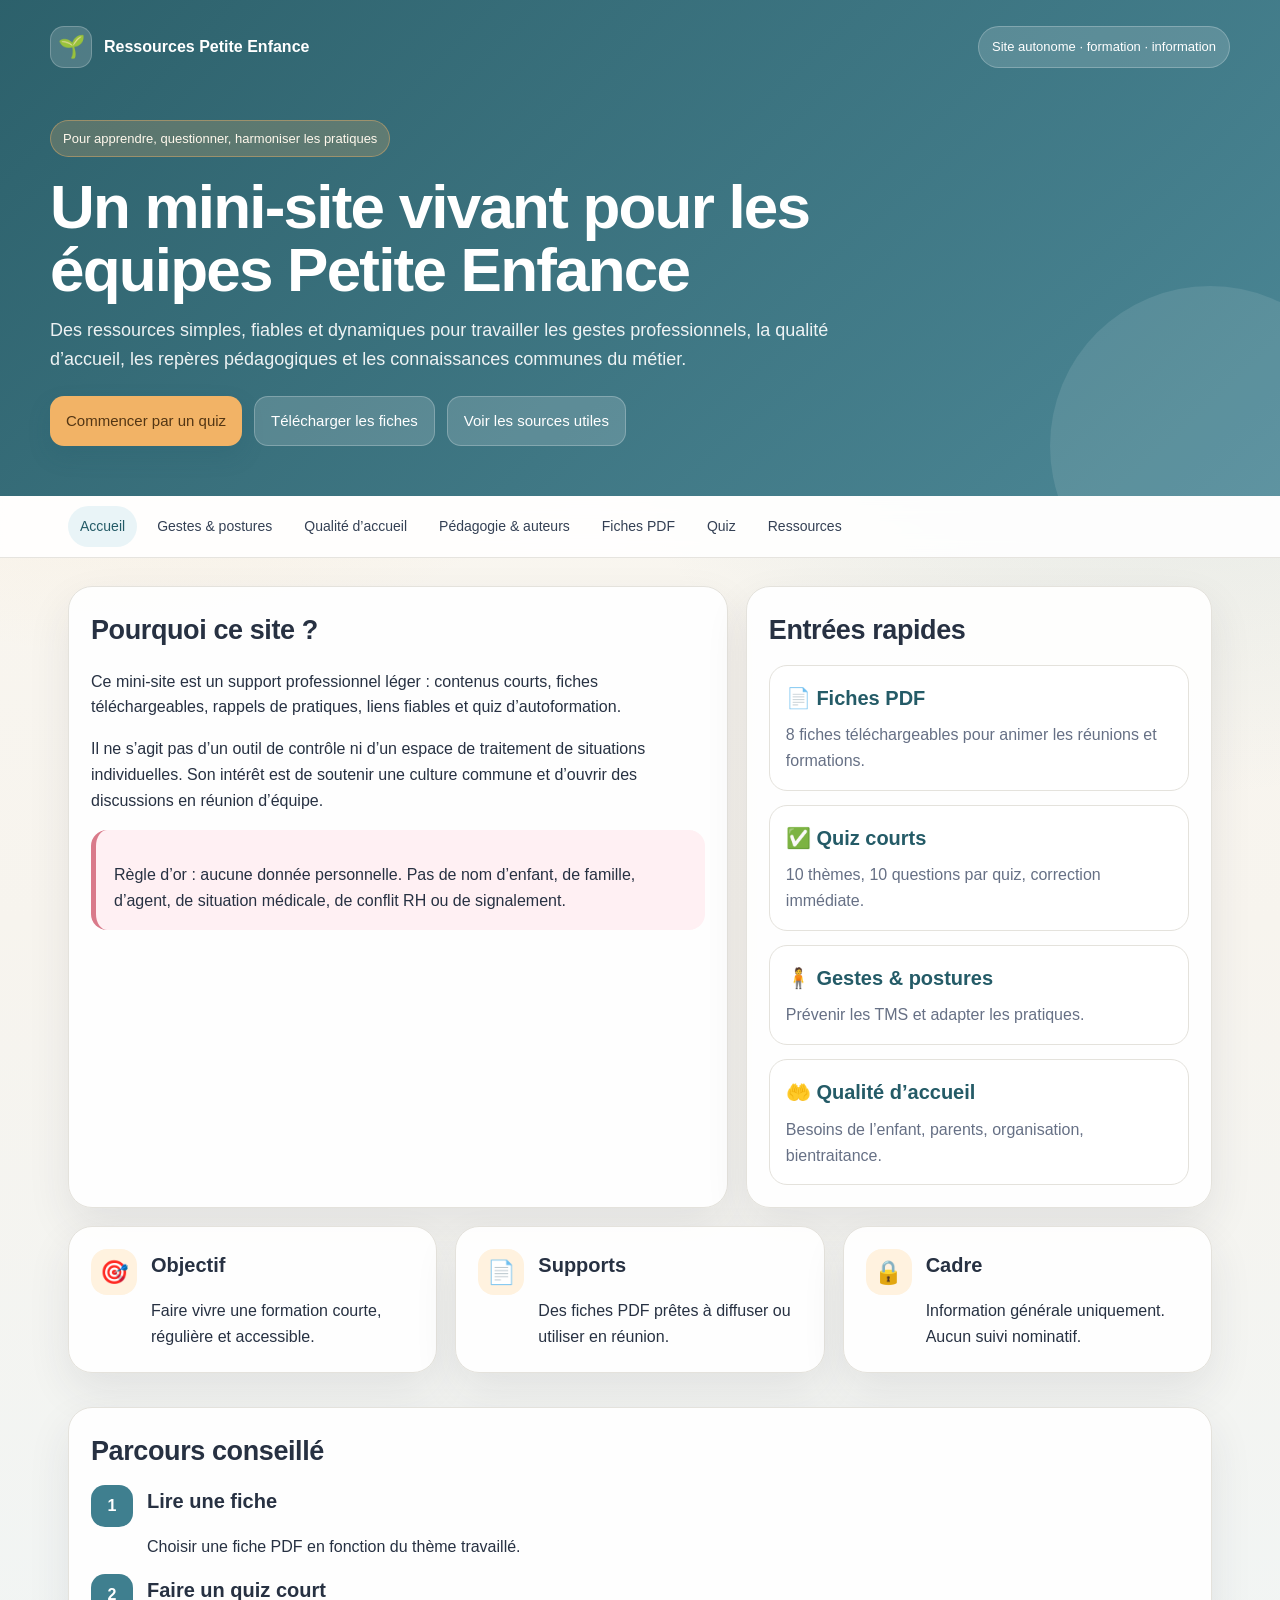
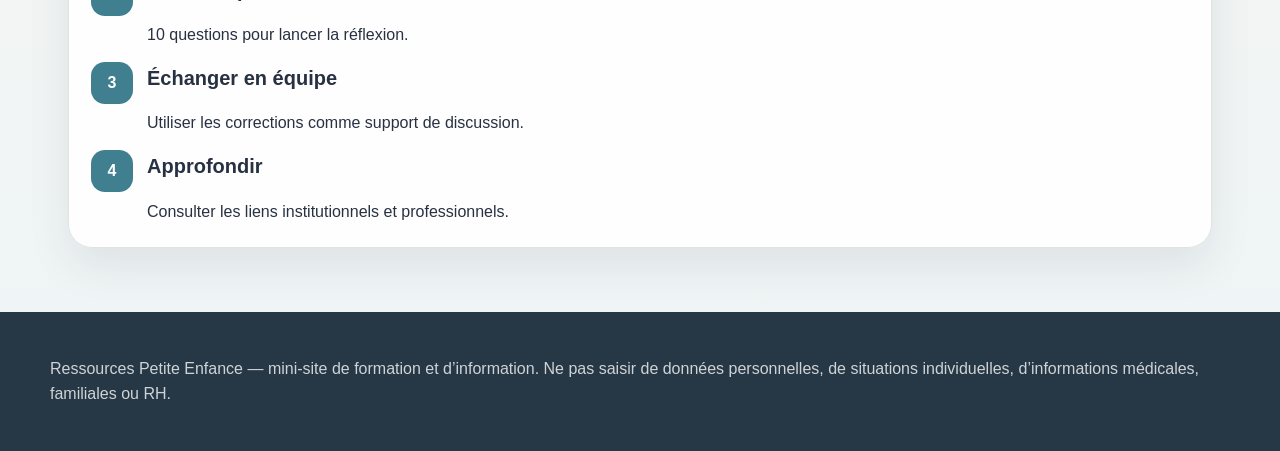
==== commit 7a2f5517: "Add files via upload" ====
--- a/index.html
+++ b/index.html
@@ -1,1041 +1,14 @@
-<!DOCTYPE html>
-<html lang="fr">
-<head>
-  <meta charset="UTF-8">
-  <meta name="viewport" content="width=device-width, initial-scale=1.0">
-  <title>Petite enfance - Ressources et quiz</title>
-
-  <style>
-    :root {
-      --fond: #f7f3ee;
-      --fond-doux: #fffaf3;
-      --texte: #28313b;
-      --muted: #6b7280;
-      --vert: #7aa95c;
-      --vert-fonce: #4f7d3f;
-      --bleu: #5f8ea6;
-      --bleu-fonce: #356579;
-      --rose: #d98ca3;
-      --orange: #e6a74f;
-      --rouge: #d15c5c;
-      --blanc: #ffffff;
-      --bordure: #eadfce;
-      --ombre: 0 10px 28px rgba(80, 60, 40, 0.10);
-      --arrondi: 24px;
-    }
-
-    * {
-      box-sizing: border-box;
-    }
-
-    html {
-      scroll-behavior: smooth;
-    }
-
-    body {
-      margin: 0;
-      font-family: Arial, Helvetica, sans-serif;
-      background:
-        radial-gradient(circle at top left, #ffe9c6 0, transparent 28%),
-        radial-gradient(circle at top right, #dceef2 0, transparent 28%),
-        var(--fond);
-      color: var(--texte);
-      line-height: 1.6;
-    }
-
-    header {
-      padding: 55px 22px 40px;
-      text-align: center;
-    }
-
-    .badge {
-      display: inline-block;
-      background: var(--fond-doux);
-      color: var(--bleu-fonce);
-      border: 1px solid var(--bordure);
-      padding: 8px 14px;
-      border-radius: 999px;
-      font-size: 14px;
-      margin-bottom: 18px;
-    }
-
-    header h1 {
-      font-size: 46px;
-      margin: 0;
-      line-height: 1.1;
-      color: #263238;
-    }
-
-    header p {
-      max-width: 820px;
-      margin: 18px auto 0;
-      font-size: 19px;
-      color: #4b5563;
-    }
-
-    nav {
-      position: sticky;
-      top: 0;
-      background: rgba(255, 250, 243, 0.94);
-      backdrop-filter: blur(12px);
-      border-top: 1px solid var(--bordure);
-      border-bottom: 1px solid var(--bordure);
-      z-index: 20;
-    }
-
-    nav ul {
-      margin: 0;
-      padding: 14px;
-      display: flex;
-      justify-content: center;
-      gap: 10px;
-      flex-wrap: wrap;
-      list-style: none;
-    }
-
-    nav a {
-      text-decoration: none;
-      color: var(--texte);
-      padding: 9px 14px;
-      border-radius: 999px;
-      font-weight: 600;
-      font-size: 15px;
-    }
-
-    nav a:hover {
-      background: #efe5d7;
-    }
-
-    main {
-      max-width: 1180px;
-      margin: 30px auto;
-      padding: 0 20px 40px;
-    }
-
-    section {
-      background: rgba(255, 255, 255, 0.88);
-      border: 1px solid var(--bordure);
-      border-radius: var(--arrondi);
-      padding: 30px;
-      margin-bottom: 28px;
-      box-shadow: var(--ombre);
-    }
-
-    h2 {
-      font-size: 31px;
-      margin-top: 0;
-      margin-bottom: 14px;
-      color: #263238;
-    }
-
-    h3 {
-      margin-bottom: 8px;
-      color: #334155;
-    }
-
-    .lead {
-      font-size: 18px;
-      color: #4b5563;
-      max-width: 900px;
-    }
-
-    .grid {
-      display: grid;
-      grid-template-columns: repeat(auto-fit, minmax(245px, 1fr));
-      gap: 18px;
-      margin-top: 22px;
-    }
-
-    .card {
-      background: var(--fond-doux);
-      border: 1px solid var(--bordure);
-      border-radius: 20px;
-      padding: 22px;
-    }
-
-    .card .icon {
-      font-size: 28px;
-      margin-bottom: 8px;
-    }
-
-    .card p {
-      color: #4b5563;
-      margin-bottom: 0;
-    }
-
-    .mini {
-      font-size: 14px;
-      color: var(--muted);
-    }
-
-    .pill {
-      display: inline-block;
-      padding: 6px 11px;
-      border-radius: 999px;
-      background: #eef6eb;
-      color: var(--vert-fonce);
-      font-size: 13px;
-      font-weight: 700;
-      margin-bottom: 10px;
-    }
-
-    .quote {
-      background: #eef6eb;
-      border-left: 6px solid var(--vert);
-      padding: 18px;
-      border-radius: 16px;
-      margin-top: 18px;
-      color: #334155;
-    }
-
-    .soft-alert {
-      background: #fff1f2;
-      border-left: 6px solid var(--rose);
-      padding: 18px;
-      border-radius: 16px;
-      margin-top: 18px;
-    }
-
-    .author-card {
-      background: white;
-      border: 1px solid var(--bordure);
-      border-radius: 20px;
-      padding: 22px;
-    }
-
-    .author-card h3 {
-      margin-top: 0;
-    }
-
-    .author-card .idea {
-      color: var(--bleu-fonce);
-      font-weight: 700;
-    }
-
-    .quiz-menu {
-      display: grid;
-      grid-template-columns: repeat(auto-fit, minmax(240px, 1fr));
-      gap: 16px;
-      margin-top: 22px;
-    }
-
-    .quiz-card {
-      background: var(--fond-doux);
-      border: 1px solid var(--bordure);
-      border-radius: 20px;
-      padding: 22px;
-      cursor: pointer;
-      transition: transform 0.2s, box-shadow 0.2s;
-    }
-
-    .quiz-card:hover {
-      transform: translateY(-4px);
-      box-shadow: var(--ombre);
-    }
-
-    .quiz-card h3 {
-      margin-top: 5px;
-    }
-
-    .quiz-zone {
-      display: none;
-      margin-top: 25px;
-      background: #ffffff;
-      border: 1px solid var(--bordure);
-      border-radius: 24px;
-      padding: 26px;
-    }
-
-    .quiz-top {
-      display: flex;
-      justify-content: space-between;
-      gap: 15px;
-      flex-wrap: wrap;
-      margin-bottom: 18px;
-      color: var(--muted);
-      font-weight: 700;
-    }
-
-    .progress-bar {
-      height: 12px;
-      background: #ece3d8;
-      border-radius: 999px;
-      overflow: hidden;
-      margin-bottom: 22px;
-    }
-
-    .progress {
-      height: 100%;
-      width: 0%;
-      background: linear-gradient(90deg, var(--vert), var(--bleu));
-      transition: 0.3s;
-    }
-
-    .question {
-      font-size: 22px;
-      font-weight: 800;
-      margin-bottom: 20px;
-    }
-
-    .option {
-      display: block;
-      background: var(--fond-doux);
-      border: 2px solid var(--bordure);
-      border-radius: 16px;
-      padding: 14px;
-      margin-bottom: 12px;
-      cursor: pointer;
-    }
-
-    .option:hover {
-      border-color: var(--bleu);
-    }
-
-    .option input {
-      margin-right: 10px;
-    }
-
-    .option.correct {
-      border-color: var(--vert);
-      background: #eef8ec;
-    }
-
-    .option.incorrect {
-      border-color: var(--rouge);
-      background: #fff1f2;
-    }
-
-    .feedback {
-      display: none;
-      padding: 18px;
-      border-radius: 18px;
-      margin-top: 18px;
-      background: #f8fafc;
-      border-left: 6px solid var(--bleu);
-    }
-
-    .feedback.visible {
-      display: block;
-    }
-
-    .feedback.good {
-      border-left-color: var(--vert);
-    }
-
-    .feedback.bad {
-      border-left-color: var(--rouge);
-    }
-
-    button {
-      border: none;
-      border-radius: 14px;
-      padding: 13px 18px;
-      margin-top: 16px;
-      margin-right: 10px;
-      cursor: pointer;
-      font-size: 16px;
-      font-weight: 800;
-    }
-
-    .btn-primary {
-      background: var(--bleu-fonce);
-      color: white;
-    }
-
-    .btn-primary:hover {
-      background: #254e5f;
-    }
-
-    .btn-secondary {
-      background: #ece3d8;
-      color: #28313b;
-    }
-
-    .result {
-      text-align: center;
-      padding: 20px;
-    }
-
-    .score {
-      font-size: 46px;
-      font-weight: 900;
-      color: var(--bleu-fonce);
-      margin: 10px 0;
-    }
-
-    footer {
-      text-align: center;
-      padding: 30px;
-      color: var(--muted);
-      font-size: 14px;
-    }
-
-    @media (max-width: 700px) {
-      header h1 {
-        font-size: 34px;
-      }
-
-      section {
-        padding: 22px;
-      }
-
-      .question {
-        font-size: 19px;
-      }
-    }
-  </style>
-</head>
-
-<body>
-
-  <header>
-    <div class="badge">Ressources douces pour les pros de la petite enfance</div>
-    <h1>Petite enfance<br>ressources & quiz</h1>
-    <p>
-      Un espace simple, chaleureux et pratique pour souffler, réviser, partager des repères et nourrir sa posture professionnelle.
-    </p>
-  </header>
-
-  <nav>
-    <ul>
-      <li><a href="#accueil">Accueil</a></li>
-      <li><a href="#posture">Gestes & posture</a></li>
-      <li><a href="#qualite">Qualité d’accueil</a></li>
-      <li><a href="#pedagogie">Pédagogie</a></li>
-      <li><a href="#auteurs">Auteurs</a></li>
-      <li><a href="#quiz">Quiz</a></li>
-    </ul>
-  </nav>
-
-  <main>
-
-    <section id="accueil">
-      <h2>Un site pour prendre du recul sans se prendre la tête</h2>
-      <p class="lead">
-        La petite enfance est un métier d’attention, de présence, de gestes répétés, de mots choisis et d’observation fine.
-        Ce site propose des repères courts pour se remettre en tête l’essentiel, seul ou en équipe.
-      </p>
-
-      <div class="grid">
-        <div class="card">
-          <div class="icon">🌱</div>
-          <h3>Se recentrer</h3>
-          <p>Revenir à l’enfant, à son rythme, à ses besoins et à la qualité du lien.</p>
-        </div>
-
-        <div class="card">
-          <div class="icon">🧘</div>
-          <h3>Prendre soin de soi</h3>
-          <p>Penser les gestes, les postures, la fatigue, la coopération et le relais en équipe.</p>
-        </div>
-
-        <div class="card">
-          <div class="icon">💬</div>
-          <h3>Partager une culture commune</h3>
-          <p>Mettre des mots simples sur les pratiques, les choix pédagogiques et les situations du quotidien.</p>
-        </div>
-
-        <div class="card">
-          <div class="icon">🎲</div>
-          <h3>Apprendre autrement</h3>
-          <p>Utiliser les quiz pour réviser, lancer une discussion ou animer un petit temps d’équipe.</p>
-        </div>
-      </div>
-
-      <div class="quote">
-        Idée simple : un bon outil de formation n’a pas besoin d’être lourd. Il doit donner envie de réfléchir, pas épuiser.
-      </div>
-    </section>
-
-    <section id="posture">
-      <h2>Gestes & posture : les petits gestes qui protègent</h2>
-      <p class="lead">
-        En petite enfance, le corps travaille tout le temps : porter, se baisser, accompagner, installer, ranger, consoler.
-        Les bons réflexes protègent les professionnels et améliorent aussi la qualité de présence auprès des enfants.
-      </p>
-
-      <div class="grid">
-        <div class="card">
-          <span class="pill">Portage</span>
-          <h3>Se rapprocher avant de porter</h3>
-          <p>Plus l’enfant ou la charge est proche du corps, moins le dos compense. On évite les bras tendus et les torsions.</p>
-        </div>
-
-        <div class="card">
-          <span class="pill">Dos</span>
-          <h3>Plier les jambes, pas seulement le dos</h3>
-          <p>Le bon geste n’est pas parfait, mais il est anticipé : se placer, respirer, utiliser les jambes, éviter les mouvements brusques.</p>
-        </div>
-
-        <div class="card">
-          <span class="pill">Organisation</span>
-          <h3>Préparer l’espace</h3>
-          <p>Un tapis bien placé, une chaise adaptée, une table à bonne hauteur : l’environnement peut réduire beaucoup de contraintes.</p>
-        </div>
-
-        <div class="card">
-          <span class="pill">Équipe</span>
-          <h3>Demander le relais</h3>
-          <p>Prendre soin de soi, ce n’est pas être fragile. C’est durer dans le métier et préserver la qualité d’accueil.</p>
-        </div>
-      </div>
-    </section>
-
-    <section id="qualite">
-      <h2>Qualité d’accueil : revenir à l’essentiel</h2>
-      <p class="lead">
-        La qualité d’accueil n’est pas un grand mot abstrait. Elle se voit dans les détails : l’arrivée du matin, le regard posé sur l’enfant,
-        la façon de parler, de consoler, de poser une limite, d’accompagner un repas ou un endormissement.
-      </p>
-
-      <div class="grid">
-        <div class="card">
-          <span class="pill">Sécurité affective</span>
-          <h3>Des adultes fiables</h3>
-          <p>L’enfant explore mieux quand il se sent attendu, reconnu et accompagné par des adultes stables et disponibles.</p>
-        </div>
-
-        <div class="card">
-          <span class="pill">Observation</span>
-          <h3>Regarder avant d’agir</h3>
-          <p>Observer permet de comprendre ce que l’enfant essaie de faire, ce qu’il ressent et ce dont il a besoin.</p>
-        </div>
-
-        <div class="card">
-          <span class="pill">Parole</span>
-          <h3>Mettre des mots</h3>
-          <p>Parler à l’enfant, annoncer les gestes, nommer les émotions : cela aide l’enfant à se repérer et à se sécuriser.</p>
-        </div>
-
-        <div class="card">
-          <span class="pill">Familles</span>
-          <h3>Créer un pont</h3>
-          <p>L’accueil se construit aussi avec les parents. Des transmissions simples et respectueuses renforcent la confiance.</p>
-        </div>
-      </div>
-    </section>
-
-    <section id="pedagogie">
-      <h2>Pédagogie : des idées simples pour nourrir le quotidien</h2>
-      <p class="lead">
-        La pédagogie n’est pas seulement une méthode. C’est une manière de regarder l’enfant : comme une personne en développement,
-        compétente, sensible, curieuse et dépendante de la qualité de l’environnement adulte.
-      </p>
-
-      <div class="grid">
-        <div class="card">
-          <div class="icon">🧩</div>
-          <h3>Le jeu est sérieux</h3>
-          <p>Jouer, c’est explorer, essayer, rater, recommencer, imiter, inventer et comprendre le monde.</p>
-        </div>
-
-        <div class="card">
-          <div class="icon">🚶</div>
-          <h3>Le mouvement construit</h3>
-          <p>L’enfant apprend avec son corps. Ramper, grimper, manipuler, pousser, tirer : tout cela participe au développement.</p>
-        </div>
-
-        <div class="card">
-          <div class="icon">🎨</div>
-          <h3>Les langages sont multiples</h3>
-          <p>L’enfant s’exprime par les mots, mais aussi par le corps, le regard, le dessin, les sons, le jeu et l’imitation.</p>
-        </div>
-
-        <div class="card">
-          <div class="icon">🕰️</div>
-          <h3>Le rythme compte</h3>
-          <p>Grandir ne se fait pas au même tempo pour tous. Comparer trop vite empêche parfois de bien observer.</p>
-        </div>
-      </div>
-
-      <div class="quote">
-        Petite idée d’équipe : choisir une situation du quotidien, par exemple le repas, et se demander : “Qu’est-ce que l’enfant apprend ici ?”
-      </div>
-    </section>
-
-    <section id="auteurs">
-      <h2>Quelques auteurs et idées inspirantes</h2>
-      <p class="lead">
-        Ces repères ne sont pas des recettes à appliquer mécaniquement. Ils servent surtout à nourrir la réflexion et à enrichir les pratiques.
-      </p>
-
-      <div class="grid">
-        <div class="author-card">
-          <h3>Maria Montessori</h3>
-          <p class="idea">Autonomie et environnement préparé</p>
-          <p>L’environnement pensé à hauteur d’enfant favorise l’activité, la concentration et l’envie de faire seul progressivement.</p>
-        </div>
-
-        <div class="author-card">
-          <h3>Emmi Pikler</h3>
-          <p class="idea">Motricité libre et soin relationnel</p>
-          <p>L’enfant développe ses compétences motrices à son rythme. Les soins sont aussi des moments de relation individualisée.</p>
-        </div>
-
-        <div class="author-card">
-          <h3>Donald Winnicott</h3>
-          <p class="idea">Holding et environnement suffisamment bon</p>
-          <p>L’enfant a besoin d’un environnement humain qui le porte psychiquement, sans chercher la perfection permanente.</p>
-        </div>
-
-        <div class="author-card">
-          <h3>John Bowlby</h3>
-          <p class="idea">Attachement et base de sécurité</p>
-          <p>Un lien sécurisant permet à l’enfant d’explorer le monde, de revenir vers l’adulte et de construire sa confiance.</p>
-        </div>
-
-        <div class="author-card">
-          <h3>Loris Malaguzzi</h3>
-          <p class="idea">Les cent langages de l’enfant</p>
-          <p>L’enfant communique et comprend par de multiples formes : mouvement, graphisme, jeu, construction, parole, musique, imaginaire.</p>
-        </div>
-
-        <div class="author-card">
-          <h3>Françoise Dolto</h3>
-          <p class="idea">L’enfant comme sujet</p>
-          <p>Parler à l’enfant, reconnaître sa place et ne pas réduire ses réactions à de simples caprices aide à mieux l’accompagner.</p>
-        </div>
-      </div>
-
-      <div class="soft-alert">
-        À garder en tête : aucun auteur ne donne une vérité unique. L’intérêt est de croiser les approches, d’observer les enfants réels et d’ajuster en équipe.
-      </div>
-    </section>
-
-    <section id="quiz">
-      <h2>Quiz pour apprendre en douceur</h2>
-      <p class="lead">
-        Choisis un thème. Chaque quiz donne une correction immédiate avec une courte explication.
-      </p>
-
-      <div class="quiz-menu" id="quizMenu"></div>
-
-      <div class="quiz-zone" id="quizZone">
-        <div class="quiz-top">
-          <div id="quizTitle"></div>
-          <div id="scoreLive"></div>
-        </div>
-
-        <div class="progress-bar">
-          <div class="progress" id="progress"></div>
-        </div>
-
-        <div class="question" id="questionText"></div>
-        <div id="options"></div>
-        <div class="feedback" id="feedback"></div>
-
-        <button class="btn-primary" id="validateBtn" onclick="validateAnswer()">Valider</button>
-        <button class="btn-secondary" id="nextBtn" onclick="nextQuestion()" style="display:none;">Question suivante</button>
-        <button class="btn-secondary" onclick="backToMenu()">Changer de quiz</button>
-      </div>
-    </section>
-
-  </main>
-
-  <footer>
-    Site ressource généraliste - Petite enfance - Prototype pédagogique
-  </footer>
-
-  <script>
-    const quizzes = [
-      {
-        title: "Gestes & posture",
-        emoji: "🧘",
-        description: "Prendre soin de son corps dans les gestes du quotidien.",
-        questions: [
-          {
-            question: "Avant de porter un enfant, le premier réflexe utile est de :",
-            options: ["Se rapprocher de lui et préparer son geste", "Le soulever rapidement pour gagner du temps", "Le porter bras tendus"],
-            answer: 0,
-            explanation: "Se rapprocher réduit les contraintes sur le dos et permet un geste plus sécurisant pour l’adulte et l’enfant."
-          },
-          {
-            question: "Quand on se baisse souvent dans la journée, il est préférable de :",
-            options: ["Toujours arrondir le dos", "Varier les postures et utiliser les jambes autant que possible", "Éviter de bouger"],
-            answer: 1,
-            explanation: "Varier les postures évite les contraintes répétées. Les jambes peuvent aider à limiter la surcharge du dos."
-          },
-          {
-            question: "Un espace bien organisé permet :",
-            options: ["De réduire certains gestes pénibles", "Seulement de faire plus joli", "De supprimer totalement la fatigue"],
-            answer: 0,
-            explanation: "La disposition du mobilier, des jeux et du matériel peut réduire les ports inutiles et les torsions."
-          },
-          {
-            question: "Demander de l’aide pour porter ou déplacer quelque chose signifie :",
-            options: ["Un manque de compétence", "Une bonne prévention", "Une perte de temps"],
-            answer: 1,
-            explanation: "Le relais et l’entraide protègent les professionnels. C’est une culture de prévention, pas une faiblesse."
-          },
-          {
-            question: "Lors d’un change, il est utile de :",
-            options: ["Aller le plus vite possible sans parler", "Préparer le matériel avant et annoncer les gestes à l’enfant", "Improviser au fur et à mesure"],
-            answer: 1,
-            explanation: "Préparer limite les gestes inutiles. Annoncer les gestes sécurise l’enfant et améliore la qualité du soin."
-          },
-          {
-            question: "Le portage répété dans la journée demande surtout :",
-            options: ["De l’anticipation et des relais", "De la force uniquement", "De l’habitude, donc aucun risque"],
-            answer: 0,
-            explanation: "Même un geste habituel peut devenir fatigant. L’anticipation, l’organisation et les relais sont essentiels."
-          },
-          {
-            question: "Un bon geste professionnel est un geste :",
-            options: ["Toujours parfait", "Adapté, réfléchi et le moins contraignant possible", "Rapide avant tout"],
-            answer: 1,
-            explanation: "Il ne s’agit pas d’être parfait, mais de réduire les contraintes et d’adapter le geste à la situation."
-          },
-          {
-            question: "Prendre soin de son corps au travail permet aussi :",
-            options: ["D’être plus disponible pour les enfants", "De faire moins attention aux enfants", "D’éviter toute fatigue"],
-            answer: 0,
-            explanation: "Un professionnel moins épuisé est souvent plus disponible, plus patient et plus présent dans la relation."
-          }
-        ]
-      },
-      {
-        title: "Qualité d’accueil",
-        emoji: "🌱",
-        description: "Sécurité affective, observation, transmissions et posture.",
-        questions: [
-          {
-            question: "La qualité d’accueil se voit surtout :",
-            options: ["Dans les petits gestes répétés du quotidien", "Seulement dans les grands projets", "Uniquement dans la décoration"],
-            answer: 0,
-            explanation: "Accueil du matin, repas, sommeil, jeux, paroles, limites : la qualité se construit dans les détails quotidiens."
-          },
-          {
-            question: "La sécurité affective d’un enfant repose notamment sur :",
-            options: ["Des adultes fiables et des repères stables", "Des changements permanents", "L’absence totale de frustration"],
-            answer: 0,
-            explanation: "L’enfant explore mieux lorsqu’il sait qu’il peut compter sur des adultes disponibles et cohérents."
-          },
-          {
-            question: "Observer un enfant permet de :",
-            options: ["Le comparer aux autres", "Comprendre ses besoins et ajuster l’accompagnement", "Le surveiller uniquement"],
-            answer: 1,
-            explanation: "Observer, c’est chercher à comprendre ce que vit l’enfant pour mieux l’accompagner."
-          },
-          {
-            question: "Une transmission aux familles devrait être :",
-            options: ["Claire, respectueuse et utile", "Très technique", "Réservée aux problèmes"],
-            answer: 0,
-            explanation: "Une bonne transmission crée un lien de confiance et donne aux parents des éléments concrets sur la journée."
-          },
-          {
-            question: "Poser une limite à un enfant peut être bientraitant si :",
-            options: ["La limite est claire, stable et expliquée simplement", "L’adulte crie suffisamment fort", "La limite change selon l’humeur"],
-            answer: 0,
-            explanation: "Le cadre est sécurisant lorsqu’il est cohérent et porté avec respect."
-          },
-          {
-            question: "Quand un enfant pleure, il faut d’abord :",
-            options: ["Chercher à comprendre ce qu’il exprime", "Lui dire d’arrêter immédiatement", "L’ignorer systématiquement"],
-            answer: 0,
-            explanation: "Le pleur est un langage. Il peut exprimer fatigue, peur, frustration, douleur, besoin de proximité ou difficulté de séparation."
-          },
-          {
-            question: "Une équipe cohérente est une équipe qui :",
-            options: ["Ne débat jamais", "Partage des repères communs et accepte de se questionner", "Fait toujours pareil sans réfléchir"],
-            answer: 1,
-            explanation: "La cohérence ne signifie pas rigidité. Elle suppose des échanges, des repères et une capacité d’ajustement."
-          },
-          {
-            question: "La qualité d’accueil concerne aussi les professionnels car :",
-            options: ["Leur bien-être influence leur disponibilité", "Ils doivent toujours être parfaits", "Leur fatigue n’a aucun impact"],
-            answer: 0,
-            explanation: "Des professionnels soutenus, écoutés et organisés peuvent mieux accompagner les enfants."
-          }
-        ]
-      },
-      {
-        title: "Pédagogie du quotidien",
-        emoji: "🎲",
-        description: "Jeu, rythme, autonomie, langage et environnement.",
-        questions: [
-          {
-            question: "Le jeu chez le jeune enfant est :",
-            options: ["Une activité secondaire", "Un moyen essentiel de découvrir et comprendre le monde", "Une récompense après le vrai apprentissage"],
-            answer: 1,
-            explanation: "Le jeu est une activité centrale : il engage le corps, le langage, l’imagination, les émotions et les relations."
-          },
-          {
-            question: "Favoriser l’autonomie, c’est :",
-            options: ["Laisser l’enfant seul face à tout", "Lui permettre de faire progressivement par lui-même avec un cadre adapté", "Exiger qu’il réussisse vite"],
-            answer: 1,
-            explanation: "L’autonomie se construit progressivement, avec un environnement pensé et une présence adulte sécurisante."
-          },
-          {
-            question: "Le rythme de l’enfant doit être pris en compte car :",
-            options: ["Tous les enfants se développent exactement pareil", "Les enfants n’avancent pas tous au même tempo", "Cela évite toute règle collective"],
-            answer: 1,
-            explanation: "Respecter le rythme ne veut pas dire absence de cadre. Cela signifie observer et ajuster."
-          },
-          {
-            question: "Parler à l’enfant pendant les soins permet :",
-            options: ["De le sécuriser et de l’associer à ce qui se passe", "De faire joli", "De remplacer le contact"],
-            answer: 0,
-            explanation: "La parole donne des repères. Elle reconnaît l’enfant comme une personne qui comprend, ressent et participe."
-          },
-          {
-            question: "Un environnement adapté à l’enfant est un environnement :",
-            options: ["Pensé à sa hauteur, lisible et sécurisant", "Rempli au maximum de jeux", "Qui change tous les jours entièrement"],
-            answer: 0,
-            explanation: "Un espace lisible et adapté favorise l’exploration, la concentration et l’autonomie."
-          },
-          {
-            question: "La motricité libre invite l’adulte à :",
-            options: ["Respecter les acquisitions de l’enfant sans le placer artificiellement dans une posture non maîtrisée", "Faire marcher l’enfant le plus tôt possible", "Empêcher l’enfant de bouger"],
-            answer: 0,
-            explanation: "L’enfant construit sa motricité par ses expériences. L’adulte sécurise et accompagne sans forcer."
-          },
-          {
-            question: "L’activité artistique du jeune enfant vise d’abord :",
-            options: ["Un beau résultat final", "L’exploration, le plaisir, la trace et l’expérience sensorielle", "La production pour les parents"],
-            answer: 1,
-            explanation: "Chez le jeune enfant, le processus compte souvent davantage que le résultat."
-          },
-          {
-            question: "Une journée de crèche de qualité alterne idéalement :",
-            options: ["Temps actifs, temps calmes, soins, jeux libres et moments relationnels", "Activités dirigées toute la journée", "Temps d’attente prolongés"],
-            answer: 0,
-            explanation: "L’équilibre des temps aide les enfants à vivre la journée avec davantage de sécurité et de disponibilité."
-          }
-        ]
-      },
-      {
-        title: "Auteurs & grands repères",
-        emoji: "📚",
-        description: "Quelques idées inspirantes sans jargon.",
-        questions: [
-          {
-            question: "L’idée d’environnement préparé renvoie souvent à :",
-            options: ["Maria Montessori", "John Bowlby", "Donald Winnicott"],
-            answer: 0,
-            explanation: "Montessori insiste sur l’importance d’un environnement pensé pour favoriser l’autonomie et l’activité de l’enfant."
-          },
-          {
-            question: "Emmi Pikler est souvent associée à :",
-            options: ["La motricité libre", "La punition éducative", "L’apprentissage précoce de la lecture"],
-            answer: 0,
-            explanation: "Pikler met en avant le respect du développement moteur spontané et la qualité relationnelle dans les soins."
-          },
-          {
-            question: "John Bowlby est connu pour ses travaux sur :",
-            options: ["L’attachement", "La décoration des espaces", "La nutrition collective"],
-            answer: 0,
-            explanation: "La théorie de l’attachement aide à comprendre le besoin de sécurité affective et de figures fiables."
-          },
-          {
-            question: "Winnicott parle notamment de :",
-            options: ["L’environnement suffisamment bon", "L’enfant performant", "La compétition entre enfants"],
-            answer: 0,
-            explanation: "Winnicott rappelle que l’enfant a besoin d’un environnement humain soutenant, sans idéaliser une perfection impossible."
-          },
-          {
-            question: "Loris Malaguzzi est souvent associé à l’idée :",
-            options: ["Des cent langages de l’enfant", "D’un seul mode d’apprentissage", "De l’enfant silencieux"],
-            answer: 0,
-            explanation: "Cette idée valorise les multiples façons dont l’enfant exprime, comprend et construit sa pensée."
-          },
-          {
-            question: "Françoise Dolto a contribué à diffuser l’idée que :",
-            options: ["L’enfant est une personne à qui l’on peut parler", "L’enfant ne comprend rien avant 6 ans", "Il ne faut jamais poser de limites"],
-            answer: 0,
-            explanation: "L’idée forte est de reconnaître l’enfant comme sujet, avec une parole qui lui est adressée."
-          },
-          {
-            question: "Utiliser les auteurs en équipe sert surtout à :",
-            options: ["Nourrir la réflexion", "Appliquer une doctrine unique", "Remplacer l’observation des enfants"],
-            answer: 0,
-            explanation: "Les auteurs donnent des repères, mais les pratiques doivent rester ajustées aux enfants, aux familles et au contexte réel."
-          },
-          {
-            question: "La meilleure attitude face aux théories pédagogiques est de :",
-            options: ["Les croiser avec l’observation et l’expérience de terrain", "En choisir une et ne jamais en sortir", "Les ignorer totalement"],
-            answer: 0,
-            explanation: "Une pratique professionnelle solide croise les savoirs, l’observation, l’expérience et le travail d’équipe."
-          }
-        ]
-      }
-    ];
-
-    let activeQuizIndex = null;
-    let currentQuestionIndex = 0;
-    let score = 0;
-    let answered = false;
-
-    const quizMenu = document.getElementById("quizMenu");
-    const quizZone = document.getElementById("quizZone");
-    const quizTitle = document.getElementById("quizTitle");
-    const scoreLive = document.getElementById("scoreLive");
-    const progress = document.getElementById("progress");
-    const questionText = document.getElementById("questionText");
-    const optionsContainer = document.getElementById("options");
-    const feedback = document.getElementById("feedback");
-    const validateBtn = document.getElementById("validateBtn");
-    const nextBtn = document.getElementById("nextBtn");
-
-    function renderQuizMenu() {
-      quizMenu.innerHTML = "";
-
-      quizzes.forEach((quiz, index) => {
-        const card = document.createElement("div");
-        card.className = "quiz-card";
-        card.onclick = () => startQuiz(index);
-
-        card.innerHTML = `
-          <div class="icon">${quiz.emoji}</div>
-          <h3>${quiz.title}</h3>
-          <p>${quiz.description}</p>
-          <p class="mini">${quiz.questions.length} questions avec correction</p>
-        `;
-
-        quizMenu.appendChild(card);
-      });
-    }
-
-    function startQuiz(index) {
-      activeQuizIndex = index;
-      currentQuestionIndex = 0;
-      score = 0;
-      answered = false;
-      quizZone.style.display = "block";
-      renderQuestion();
-      quizZone.scrollIntoView({ behavior: "smooth" });
-    }
-
-    function renderQuestion() {
-      answered = false;
-
-      const quiz = quizzes[activeQuizIndex];
-      const q = quiz.questions[currentQuestionIndex];
-
-      quizTitle.textContent = quiz.emoji + " " + quiz.title + " - Question " + (currentQuestionIndex + 1) + " / " + quiz.questions.length;
-      scoreLive.textContent = "Score : " + score;
-      progress.style.width = (currentQuestionIndex / quiz.questions.length * 100) + "%";
-
-      questionText.textContent = q.question;
-      optionsContainer.innerHTML = "";
-      feedback.className = "feedback";
-      feedback.innerHTML = "";
-
-      q.options.forEach((option, index) => {
-        const label = document.createElement("label");
-        label.className = "option";
-        label.innerHTML = `
-          <input type="radio" name="answer" value="${index}">
-          ${option}
-        `;
-        optionsContainer.appendChild(label);
-      });
-
-      validateBtn.style.display = "inline-block";
-      nextBtn.style.display = "none";
-    }
-
-    function validateAnswer() {
-      if (answered) {
-        return;
-      }
-
-      const selected = document.querySelector('input[name="answer"]:checked');
-
-      if (!selected) {
-        feedback.className = "feedback visible bad";
-        feedback.innerHTML = "Choisis une réponse avant de valider.";
-        return;
-      }
-
-      answered = true;
-
-      const selectedIndex = Number(selected.value);
-      const quiz = quizzes[activeQuizIndex];
-      const q = quiz.questions[currentQuestionIndex];
-      const labels = document.querySelectorAll(".option");
-
-      labels.forEach((label, index) => {
-        if (index === q.answer) {
-          label.classList.add("correct");
-        }
-
-        if (index === selectedIndex && selectedIndex !== q.answer) {
-          label.classList.add("incorrect");
-        }
-      });
-
-      if (selectedIndex === q.answer) {
-        score++;
-        feedback.className = "feedback visible good";
-        feedback.innerHTML = `
-          <p>Bonne réponse 🌿</p>
-          <p>${q.explanation}</p>
-        `;
-      } else {
-        feedback.className = "feedback visible bad";
-        feedback.innerHTML = `
-          <p>Pas tout à fait 🌧️</p>
-          <p>${q.explanation}</p>
-        `;
-      }
-
-      scoreLive.textContent = "Score : " + score;
-      validateBtn.style.display = "none";
-      nextBtn.style.display = "inline-block";
-
-      if (currentQuestionIndex === quiz.questions.length - 1) {
-        nextBtn.textContent = "Voir le résultat";
-      } else {
-        nextBtn.textContent = "Question suivante";
-      }
-    }
-
-    function nextQuestion() {
-      const quiz = quizzes[activeQuizIndex];
-
-      if (currentQuestionIndex < quiz.questions.length - 1) {
-        currentQuestionIndex++;
-        renderQuestion();
-      } else {
-        showResult();
-      }
-    }
-
-    function showResult() {
-      const quiz = quizzes[activeQuizIndex];
-      progress.style.width = "100%";
-
-      let message = "";
-
-      if (score === quiz.questions.length) {
-        message = "Parfait. Tu maîtrises très bien ce thème.";
-      } else if (score >= quiz.questions.length * 0.75) {
-        message = "Très bon résultat. Quelques nuances peuvent encore être consolidées.";
-      } else if (score >= quiz.questions.length * 0.5) {
-        message = "Résultat correct. Le quiz peut servir de base à un échange en équipe.";
-      } else {
-        message = "Ce thème mérite d’être repris tranquillement, sans pression.";
-      }
-
-      quizZone.innerHTML = `
-        <div class="result">
-          <h3>${quiz.emoji} ${quiz.title}</h3>
-          <p>Résultat final</p>
-          <div class="score">${score} / ${quiz.questions.length}</div>
-          <p>${message}</p>
-          <button class="btn-primary" onclick="location.reload()">Revenir aux quiz</button>
-        </div>
-      `;
-    }
-
-    function backToMenu() {
-      quizZone.style.display = "none";
-      activeQuizIndex = null;
-      document.getElementById("quiz").scrollIntoView({ behavior: "smooth" });
-    }
-
-    renderQuizMenu();
-  </script>
-
-</body>
-</html>
+<!doctype html><html lang="fr"><head><meta charset="utf-8"><meta name="viewport" content="width=device-width, initial-scale=1"><title>Accueil · Ressources Petite Enfance</title><meta name="description" content="Mini-site de formation et d’information Petite Enfance."><link rel="stylesheet" href="style.css"></head><body><header class="site-header">
+<div class="header-inner"><div class="header-top"><div class="logo"><span class="logo-mark">🌱</span><span>Ressources Petite Enfance</span></div><span class="top-pill">Site autonome · formation · information</span></div>
+<div class="hero"><span class="eyebrow">Pour apprendre, questionner, harmoniser les pratiques</span><h1>Un mini-site vivant pour les équipes Petite Enfance</h1><p>Des ressources simples, fiables et dynamiques pour travailler les gestes professionnels, la qualité d’accueil, les repères pédagogiques et les connaissances communes du métier.</p><div class="hero-actions"><a class="btn secondary" href="quiz.html">Commencer par un quiz</a><a class="btn light" href="fiches.html">Télécharger les fiches</a><a class="btn light" href="ressources.html">Voir les sources utiles</a></div></div></div></header><nav class="navbar"><div class="nav-inner"><a class="nav-link active" href="index.html">Accueil</a>
+<a class="nav-link " href="gestes-postures.html">Gestes & postures</a>
+<a class="nav-link " href="qualite-accueil.html">Qualité d’accueil</a>
+<a class="nav-link " href="pedagogie-auteurs.html">Pédagogie & auteurs</a>
+<a class="nav-link " href="fiches.html">Fiches PDF</a>
+<a class="nav-link " href="quiz.html">Quiz</a>
+<a class="nav-link " href="ressources.html">Ressources</a></div></nav><main>
+<section class="grid"><article class="card span-7"><h2>Pourquoi ce site ?</h2><p>Ce mini-site est un support professionnel léger : contenus courts, fiches téléchargeables, rappels de pratiques, liens fiables et quiz d’autoformation.</p><p>Il ne s’agit pas d’un outil de contrôle ni d’un espace de traitement de situations individuelles. Son intérêt est de soutenir une culture commune et d’ouvrir des discussions en réunion d’équipe.</p><div class="callout warning"><p>Règle d’or : aucune donnée personnelle. Pas de nom d’enfant, de famille, d’agent, de situation médicale, de conflit RH ou de signalement.</p></div></article>
+<aside class="card span-5"><h2>Entrées rapides</h2><div class="card-list"><a class="resource" href="fiches.html"><h3>📄 Fiches PDF</h3><p>8 fiches téléchargeables pour animer les réunions et formations.</p></a><a class="resource" href="quiz.html"><h3>✅ Quiz courts</h3><p>10 thèmes, 10 questions par quiz, correction immédiate.</p></a><a class="resource" href="gestes-postures.html"><h3>🧍 Gestes & postures</h3><p>Prévenir les TMS et adapter les pratiques.</p></a><a class="resource" href="qualite-accueil.html"><h3>🤲 Qualité d’accueil</h3><p>Besoins de l’enfant, parents, organisation, bientraitance.</p></a></div></aside>
+<article class="card span-4 kpi"><span class="icon">🎯</span><div><h3>Objectif</h3><p>Faire vivre une formation courte, régulière et accessible.</p></div></article><article class="card span-4 kpi"><span class="icon">📄</span><div><h3>Supports</h3><p>Des fiches PDF prêtes à diffuser ou utiliser en réunion.</p></div></article><article class="card span-4 kpi"><span class="icon">🔒</span><div><h3>Cadre</h3><p>Information générale uniquement. Aucun suivi nominatif.</p></div></article></section>
+<section class="section-block grid"><article class="card span-12"><h2>Parcours conseillé</h2><div class="timeline"><div class="step"><span class="step-number">1</span><div><h3>Lire une fiche</h3><p>Choisir une fiche PDF en fonction du thème travaillé.</p></div></div><div class="step"><span class="step-number">2</span><div><h3>Faire un quiz court</h3><p>10 questions pour lancer la réflexion.</p></div></div><div class="step"><span class="step-number">3</span><div><h3>Échanger en équipe</h3><p>Utiliser les corrections comme support de discussion.</p></div></div><div class="step"><span class="step-number">4</span><div><h3>Approfondir</h3><p>Consulter les liens institutionnels et professionnels.</p></div></div></div></article></section>
+</main><footer><div class="footer-inner"><p>Ressources Petite Enfance — mini-site de formation et d’information. Ne pas saisir de données personnelles, de situations individuelles, d’informations médicales, familiales ou RH.</p></div></footer><script src="quiz-data.js"></script><script src="app.js"></script></body></html>
--- a/style.css
+++ b/style.css
@@ -0,0 +1,23 @@
+
+:root{--fond:#f7f4ee;--texte:#273142;--muted:#667085;--primary:#3f7f8f;--primary-dark:#245b67;--secondary:#f2b366;--soft:#e9f4f7;--card:#fff;--border:#e4e2dc;--shadow:0 18px 44px rgba(39,49,66,.09);--radius:24px}
+*{box-sizing:border-box}html{scroll-behavior:smooth}body{margin:0;font-family:"Segoe UI",Arial,sans-serif;color:var(--texte);background:radial-gradient(circle at 10% 0%,rgba(242,179,102,.23),transparent 28%),radial-gradient(circle at 92% 6%,rgba(63,127,143,.18),transparent 30%),linear-gradient(180deg,#fbf8f1 0%,#f7f4ee 45%,#eef5f7 100%);line-height:1.62}
+a{color:var(--primary-dark);text-decoration:none}a:hover{text-decoration:underline}.site-header{position:relative;overflow:hidden;color:#fff;background:linear-gradient(135deg,rgba(36,91,103,.96),rgba(63,127,143,.92));padding:26px 18px 34px}.site-header:after{content:"";position:absolute;right:-90px;bottom:-110px;width:320px;height:320px;border-radius:50%;background:rgba(255,255,255,.1)}
+.header-inner,.nav-inner,main,.footer-inner{max-width:1180px;margin:0 auto}.header-top{display:flex;align-items:center;justify-content:space-between;gap:18px;position:relative;z-index:2}.logo{display:flex;align-items:center;gap:12px;font-weight:750}.logo-mark{width:42px;height:42px;border-radius:14px;display:grid;place-items:center;background:rgba(255,255,255,.16);border:1px solid rgba(255,255,255,.22);font-size:22px}.top-pill{background:rgba(255,255,255,.15);border:1px solid rgba(255,255,255,.24);padding:9px 13px;border-radius:999px;font-size:13px}
+.hero{position:relative;z-index:2;padding:52px 0 16px;max-width:900px}.eyebrow{display:inline-flex;color:#fff8ec;background:rgba(242,179,102,.22);border:1px solid rgba(242,179,102,.42);border-radius:999px;padding:7px 12px;font-size:13px;margin-bottom:18px}.hero h1{margin:0 0 14px;font-size:clamp(34px,6vw,62px);line-height:1.02;letter-spacing:-1.8px}.hero p{margin:0 0 22px;max-width:790px;color:rgba(255,255,255,.91);font-size:18px}.hero-actions{display:flex;flex-wrap:wrap;gap:12px}
+.btn{border:0;cursor:pointer;display:inline-flex;align-items:center;justify-content:center;gap:9px;padding:12px 16px;border-radius:14px;font-size:15px;color:#fff;background:var(--primary);box-shadow:0 10px 22px rgba(36,91,103,.18);text-decoration:none}.btn:hover{transform:translateY(-1px);text-decoration:none}.btn.secondary{color:#533614;background:var(--secondary)}.btn.ghost{color:var(--primary-dark);background:var(--soft);box-shadow:none}.btn.light{color:#fff;background:rgba(255,255,255,.16);border:1px solid rgba(255,255,255,.24);box-shadow:none}
+.navbar{position:sticky;top:0;z-index:50;background:rgba(255,255,255,.88);backdrop-filter:blur(10px);border-bottom:1px solid rgba(228,226,220,.9)}.nav-inner{display:flex;align-items:center;gap:8px;overflow-x:auto;padding:10px 18px}.nav-link{white-space:nowrap;color:#344054;padding:9px 12px;border-radius:999px;font-size:14px}.nav-link:hover,.nav-link.active{background:var(--soft);color:var(--primary-dark);text-decoration:none}
+main{padding:28px 18px 64px}.grid{display:grid;grid-template-columns:repeat(12,1fr);gap:18px}.card{background:rgba(255,255,255,.92);border:1px solid var(--border);border-radius:var(--radius);box-shadow:var(--shadow);padding:22px}.span-3{grid-column:span 3}.span-4{grid-column:span 4}.span-5{grid-column:span 5}.span-6{grid-column:span 6}.span-7{grid-column:span 7}.span-8{grid-column:span 8}.span-12{grid-column:span 12}.card h2{font-size:27px;letter-spacing:-.4px;margin:0 0 12px}.card h3{font-size:20px;margin:0 0 10px}.card p:last-child{margin-bottom:0}
+.icon{width:46px;height:46px;border-radius:16px;display:grid;place-items:center;background:#fff2df;font-size:23px;flex:0 0 auto}.kpi{display:flex;align-items:flex-start;gap:14px}.pill{display:inline-flex;align-items:center;padding:6px 10px;border-radius:999px;font-size:12px;background:var(--soft);color:var(--primary-dark);margin:3px 4px 3px 0}.pill.green{background:#eaf7ef;color:#286447}.pill.orange{background:#fff2df;color:#7b4b0d}.pill.rose{background:#fff0f3;color:#8b3444}.callout{border-left:5px solid var(--primary);background:rgba(233,244,247,.8);padding:16px 18px;border-radius:16px;margin:16px 0}.callout.warning{border-left-color:#d97a8a;background:#fff0f3}.callout.good{border-left-color:#5fa77a;background:#eaf7ef}
+.card-list{display:grid;gap:14px}.resource{display:block;padding:16px;border:1px solid var(--border);border-radius:18px;background:#fff}.resource h3,.resource h4{margin:0 0 8px}.resource p{color:var(--muted);margin:0 0 8px}.section-block{margin-top:34px}.timeline{display:grid;gap:14px}.step{display:grid;grid-template-columns:42px 1fr;gap:14px;align-items:start}.step-number{width:42px;height:42px;display:grid;place-items:center;border-radius:14px;background:var(--primary);color:#fff;font-weight:700}
+.author-grid{display:grid;grid-template-columns:repeat(3,1fr);gap:18px}.author-card{border:1px solid var(--border);background:white;border-radius:20px;padding:18px}.author-card h3{margin:0 0 8px}.author-meta{color:var(--muted);font-size:13px;margin-bottom:10px}.search-input{width:100%;padding:13px 14px;border-radius:15px;border:1px solid var(--border);font-size:15px}
+.filterbar{display:flex;flex-wrap:wrap;gap:10px;margin:18px 0}.filter-btn{border:1px solid var(--border);background:#fff;color:var(--texte);padding:9px 12px;border-radius:999px;cursor:pointer}.filter-btn.active{background:var(--primary);color:#fff;border-color:var(--primary)}
+.quiz-shell{display:grid;grid-template-columns:320px 1fr;gap:18px}.quiz-menu{position:sticky;top:78px;align-self:start}.quiz-choice{width:100%;text-align:left;border:1px solid var(--border);background:#fff;border-radius:16px;padding:13px;margin-bottom:10px;cursor:pointer}.quiz-choice.active{border-color:var(--primary);background:var(--soft)}.quiz-question{border-top:1px solid var(--border);padding:18px 0}.quiz-question:first-child{border-top:0;padding-top:0}.options{display:grid;gap:10px;margin-top:10px}.option{display:flex;gap:10px;align-items:flex-start;border:1px solid var(--border);background:#fff;border-radius:14px;padding:12px;cursor:pointer}.option input{margin-top:5px}.quiz-result{display:none;padding:18px;border-radius:18px;background:var(--soft);margin-top:18px}.correction-item{border-top:1px solid var(--border);padding:14px 0}.correction-item:first-child{border-top:0}.correct{color:#26764e}.wrong{color:#a33a49}.small{font-size:13px;color:var(--muted)}hr.soft{border:0;border-top:1px solid var(--border);margin:18px 0}
+footer{background:#263846;color:#fff;padding:28px 18px}footer p{color:rgba(255,255,255,.78)}
+@media(max-width:980px){.span-3,.span-4,.span-5,.span-6,.span-7,.span-8,.span-12{grid-column:span 12}.author-grid{grid-template-columns:1fr 1fr}.quiz-shell{grid-template-columns:1fr}.quiz-menu{position:static}}@media(max-width:640px){.header-top{align-items:flex-start;flex-direction:column}.hero{padding-top:38px}.author-grid{grid-template-columns:1fr}.card{padding:18px}}
+
+.download-grid{display:grid;grid-template-columns:repeat(3,1fr);gap:18px}
+.download-card{display:flex;flex-direction:column;justify-content:space-between;min-height:230px}
+.download-card .meta{color:var(--muted);font-size:13px;margin:8px 0 12px}
+.quiz-tag{display:inline-flex;border-radius:999px;padding:5px 9px;background:#fff2df;color:#7b4b0d;font-size:12px;margin-bottom:8px}
+@media(max-width:980px){.download-grid{grid-template-columns:1fr 1fr}}
+@media(max-width:640px){.download-grid{grid-template-columns:1fr}}
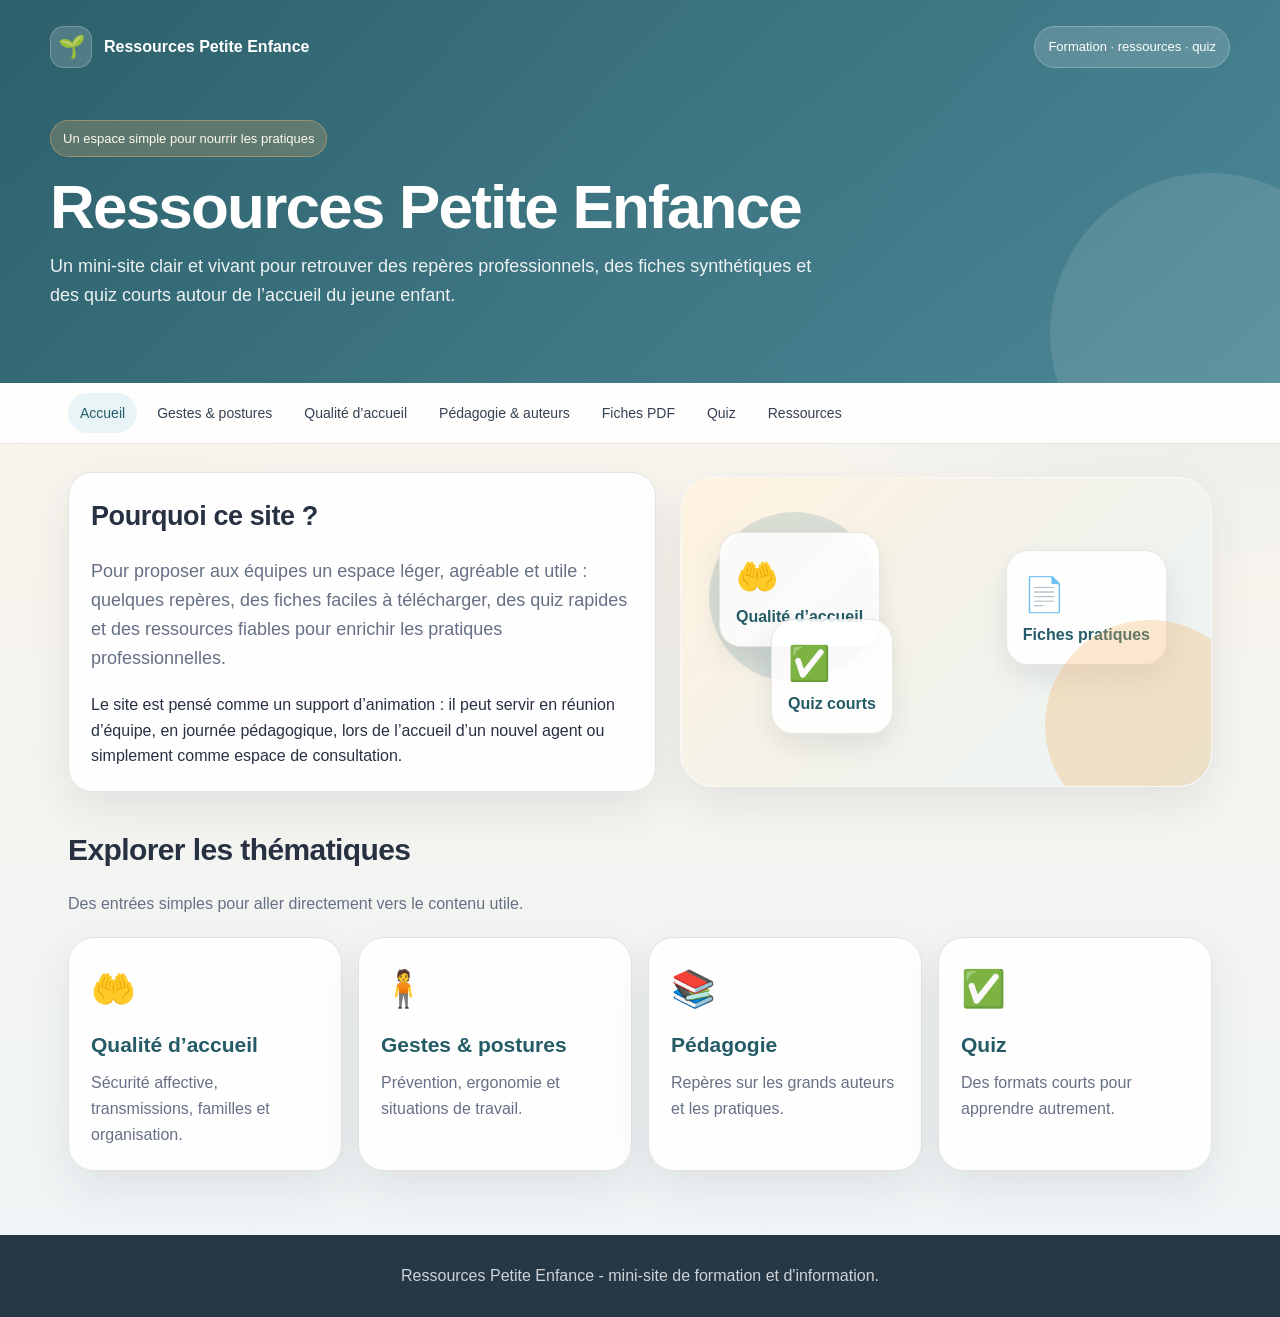
==== commit 0d03844d: "Add files via upload" ====
--- a/index.html
+++ b/index.html
@@ -1,14 +1,35 @@
 <!doctype html><html lang="fr"><head><meta charset="utf-8"><meta name="viewport" content="width=device-width, initial-scale=1"><title>Accueil · Ressources Petite Enfance</title><meta name="description" content="Mini-site de formation et d’information Petite Enfance."><link rel="stylesheet" href="style.css"></head><body><header class="site-header">
-<div class="header-inner"><div class="header-top"><div class="logo"><span class="logo-mark">🌱</span><span>Ressources Petite Enfance</span></div><span class="top-pill">Site autonome · formation · information</span></div>
-<div class="hero"><span class="eyebrow">Pour apprendre, questionner, harmoniser les pratiques</span><h1>Un mini-site vivant pour les équipes Petite Enfance</h1><p>Des ressources simples, fiables et dynamiques pour travailler les gestes professionnels, la qualité d’accueil, les repères pédagogiques et les connaissances communes du métier.</p><div class="hero-actions"><a class="btn secondary" href="quiz.html">Commencer par un quiz</a><a class="btn light" href="fiches.html">Télécharger les fiches</a><a class="btn light" href="ressources.html">Voir les sources utiles</a></div></div></div></header><nav class="navbar"><div class="nav-inner"><a class="nav-link active" href="index.html">Accueil</a>
+<div class="header-inner"><div class="header-top"><div class="logo"><span class="logo-mark">🌱</span><span>Ressources Petite Enfance</span></div><span class="top-pill">Formation · ressources · quiz</span></div>
+<div class="hero"><span class="eyebrow">Un espace simple pour nourrir les pratiques</span><h1>Ressources Petite Enfance</h1><p>Un mini-site clair et vivant pour retrouver des repères professionnels, des fiches synthétiques et des quiz courts autour de l’accueil du jeune enfant.</p></div></div></header><nav class="navbar"><div class="nav-inner"><a class="nav-link active" href="index.html">Accueil</a>
 <a class="nav-link " href="gestes-postures.html">Gestes & postures</a>
 <a class="nav-link " href="qualite-accueil.html">Qualité d’accueil</a>
 <a class="nav-link " href="pedagogie-auteurs.html">Pédagogie & auteurs</a>
 <a class="nav-link " href="fiches.html">Fiches PDF</a>
 <a class="nav-link " href="quiz.html">Quiz</a>
 <a class="nav-link " href="ressources.html">Ressources</a></div></nav><main>
-<section class="grid"><article class="card span-7"><h2>Pourquoi ce site ?</h2><p>Ce mini-site est un support professionnel léger : contenus courts, fiches téléchargeables, rappels de pratiques, liens fiables et quiz d’autoformation.</p><p>Il ne s’agit pas d’un outil de contrôle ni d’un espace de traitement de situations individuelles. Son intérêt est de soutenir une culture commune et d’ouvrir des discussions en réunion d’équipe.</p><div class="callout warning"><p>Règle d’or : aucune donnée personnelle. Pas de nom d’enfant, de famille, d’agent, de situation médicale, de conflit RH ou de signalement.</p></div></article>
-<aside class="card span-5"><h2>Entrées rapides</h2><div class="card-list"><a class="resource" href="fiches.html"><h3>📄 Fiches PDF</h3><p>8 fiches téléchargeables pour animer les réunions et formations.</p></a><a class="resource" href="quiz.html"><h3>✅ Quiz courts</h3><p>10 thèmes, 10 questions par quiz, correction immédiate.</p></a><a class="resource" href="gestes-postures.html"><h3>🧍 Gestes & postures</h3><p>Prévenir les TMS et adapter les pratiques.</p></a><a class="resource" href="qualite-accueil.html"><h3>🤲 Qualité d’accueil</h3><p>Besoins de l’enfant, parents, organisation, bientraitance.</p></a></div></aside>
-<article class="card span-4 kpi"><span class="icon">🎯</span><div><h3>Objectif</h3><p>Faire vivre une formation courte, régulière et accessible.</p></div></article><article class="card span-4 kpi"><span class="icon">📄</span><div><h3>Supports</h3><p>Des fiches PDF prêtes à diffuser ou utiliser en réunion.</p></div></article><article class="card span-4 kpi"><span class="icon">🔒</span><div><h3>Cadre</h3><p>Information générale uniquement. Aucun suivi nominatif.</p></div></article></section>
-<section class="section-block grid"><article class="card span-12"><h2>Parcours conseillé</h2><div class="timeline"><div class="step"><span class="step-number">1</span><div><h3>Lire une fiche</h3><p>Choisir une fiche PDF en fonction du thème travaillé.</p></div></div><div class="step"><span class="step-number">2</span><div><h3>Faire un quiz court</h3><p>10 questions pour lancer la réflexion.</p></div></div><div class="step"><span class="step-number">3</span><div><h3>Échanger en équipe</h3><p>Utiliser les corrections comme support de discussion.</p></div></div><div class="step"><span class="step-number">4</span><div><h3>Approfondir</h3><p>Consulter les liens institutionnels et professionnels.</p></div></div></div></article></section>
-</main><footer><div class="footer-inner"><p>Ressources Petite Enfance — mini-site de formation et d’information. Ne pas saisir de données personnelles, de situations individuelles, d’informations médicales, familiales ou RH.</p></div></footer><script src="quiz-data.js"></script><script src="app.js"></script></body></html>+<section class="hero-visual">
+  <article class="card">
+    <h2>Pourquoi ce site ?</h2>
+    <p class="home-intro">Pour proposer aux équipes un espace léger, agréable et utile : quelques repères, des fiches faciles à télécharger, des quiz rapides et des ressources fiables pour enrichir les pratiques professionnelles.</p>
+    <p>Le site est pensé comme un support d’animation : il peut servir en réunion d’équipe, en journée pédagogique, lors de l’accueil d’un nouvel agent ou simplement comme espace de consultation.</p>
+  </article>
+  <div class="visual-board" aria-hidden="true">
+    <div class="visual-item one"><span class="big">🤲</span><span>Qualité d’accueil</span></div>
+    <div class="visual-item two"><span class="big">📄</span><span>Fiches pratiques</span></div>
+    <div class="visual-item three"><span class="big">✅</span><span>Quiz courts</span></div>
+  </div>
+</section>
+
+<section class="section-block">
+  <div class="simple-title">
+    <h2>Explorer les thématiques</h2>
+    <p>Des entrées simples pour aller directement vers le contenu utile.</p>
+  </div>
+  <div class="clean-links">
+    <a class="clean-card" href="qualite-accueil.html"><span class="emoji">🤲</span><h2>Qualité d’accueil</h2><p>Sécurité affective, transmissions, familles et organisation.</p></a>
+    <a class="clean-card" href="gestes-postures.html"><span class="emoji">🧍</span><h2>Gestes & postures</h2><p>Prévention, ergonomie et situations de travail.</p></a>
+    <a class="clean-card" href="pedagogie-auteurs.html"><span class="emoji">📚</span><h2>Pédagogie</h2><p>Repères sur les grands auteurs et les pratiques.</p></a>
+    <a class="clean-card" href="quiz.html"><span class="emoji">✅</span><h2>Quiz</h2><p>Des formats courts pour apprendre autrement.</p></a>
+  </div>
+</section>
+</main><footer><div class="footer-inner"><p>Ressources Petite Enfance - mini-site de formation et d'information.</p></div></footer><script src="quiz-data.js"></script><script src="app.js"></script></body></html>
--- a/style.css
+++ b/style.css
@@ -21,3 +21,14 @@
 .quiz-tag{display:inline-flex;border-radius:999px;padding:5px 9px;background:#fff2df;color:#7b4b0d;font-size:12px;margin-bottom:8px}
 @media(max-width:980px){.download-grid{grid-template-columns:1fr 1fr}}
 @media(max-width:640px){.download-grid{grid-template-columns:1fr}}
+
+.hero-visual{display:grid;grid-template-columns:1.05fr .95fr;gap:24px;align-items:center}
+.visual-board{min-height:310px;border-radius:34px;background:linear-gradient(135deg,#fff2df,#e9f4f7);position:relative;overflow:hidden;border:1px solid rgba(255,255,255,.5);box-shadow:var(--shadow)}
+.visual-board:before{content:"";position:absolute;width:170px;height:170px;border-radius:50%;background:rgba(63,127,143,.18);left:28px;top:34px}
+.visual-board:after{content:"";position:absolute;width:210px;height:210px;border-radius:50%;background:rgba(242,179,102,.32);right:-44px;bottom:-44px}
+.visual-item{position:absolute;background:rgba(255,255,255,.86);border:1px solid rgba(228,226,220,.85);border-radius:22px;padding:16px;box-shadow:0 12px 28px rgba(39,49,66,.1)}
+.visual-item.one{left:38px;top:54px}.visual-item.two{right:44px;top:72px}.visual-item.three{left:90px;bottom:52px}.visual-item .big{font-size:34px;display:block}.visual-item span:last-child{font-weight:700;color:var(--primary-dark)}
+.home-intro{font-size:18px;color:var(--muted);max-width:760px}
+.clean-links{display:grid;grid-template-columns:repeat(4,1fr);gap:16px}.clean-card{background:rgba(255,255,255,.92);border:1px solid var(--border);border-radius:26px;padding:22px;box-shadow:var(--shadow);min-height:210px;transition:.15s ease}.clean-card:hover{transform:translateY(-3px);text-decoration:none}.clean-card .emoji{font-size:36px;margin-bottom:10px;display:block}.clean-card h2{font-size:21px;margin:0 0 8px}.clean-card p{color:var(--muted);margin:0}.simple-title{margin:0 0 20px}.simple-title h2{font-size:30px;letter-spacing:-.6px;margin:0 0 8px}.simple-title p{color:var(--muted);max-width:780px}.footer-inner p{margin:0;text-align:center}
+@media(max-width:980px){.hero-visual{grid-template-columns:1fr}.clean-links{grid-template-columns:1fr 1fr}}
+@media(max-width:640px){.clean-links{grid-template-columns:1fr}.visual-board{min-height:250px}.visual-item{padding:12px}.visual-item.one{left:18px;top:34px}.visual-item.two{right:18px;top:62px}.visual-item.three{left:42px;bottom:34px}}
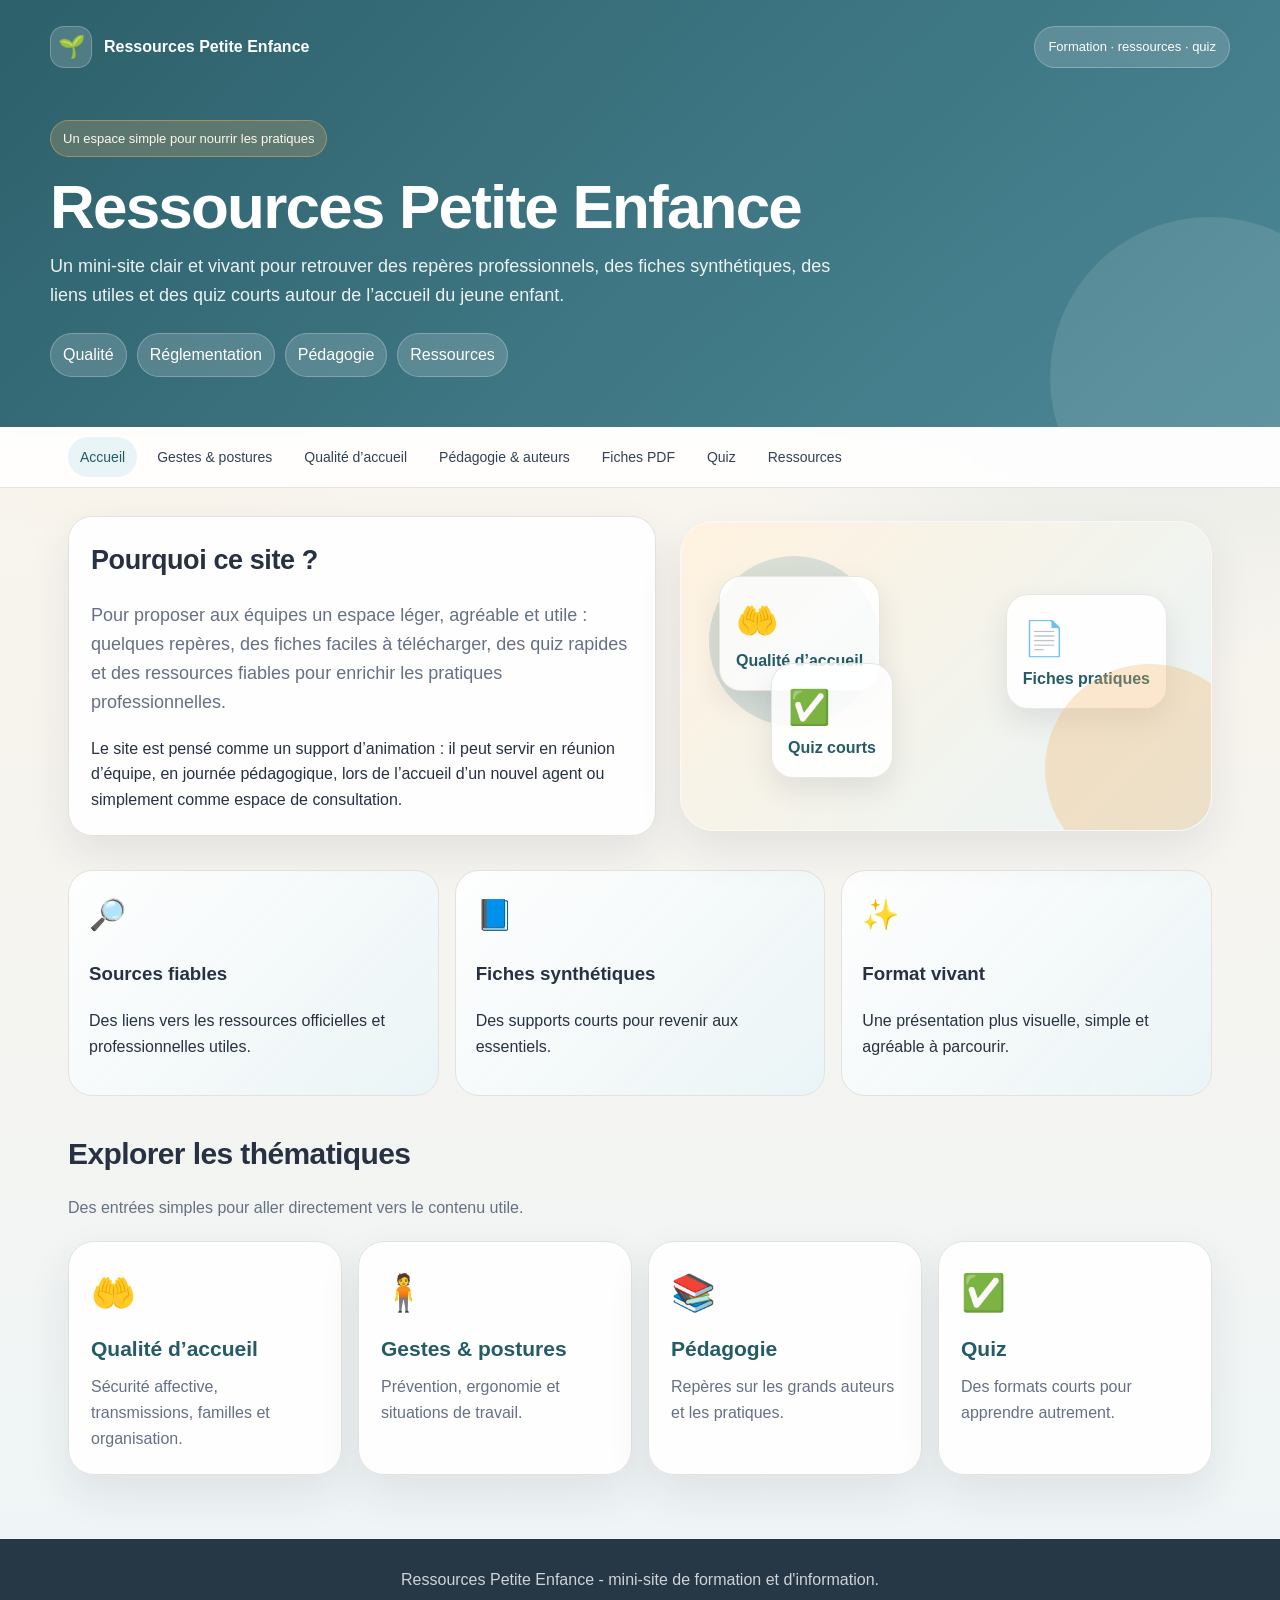
==== commit 4215c370: "Add files via upload" ====
--- a/index.html
+++ b/index.html
@@ -1,6 +1,6 @@
 <!doctype html><html lang="fr"><head><meta charset="utf-8"><meta name="viewport" content="width=device-width, initial-scale=1"><title>Accueil · Ressources Petite Enfance</title><meta name="description" content="Mini-site de formation et d’information Petite Enfance."><link rel="stylesheet" href="style.css"></head><body><header class="site-header">
 <div class="header-inner"><div class="header-top"><div class="logo"><span class="logo-mark">🌱</span><span>Ressources Petite Enfance</span></div><span class="top-pill">Formation · ressources · quiz</span></div>
-<div class="hero"><span class="eyebrow">Un espace simple pour nourrir les pratiques</span><h1>Ressources Petite Enfance</h1><p>Un mini-site clair et vivant pour retrouver des repères professionnels, des fiches synthétiques et des quiz courts autour de l’accueil du jeune enfant.</p></div></div></header><nav class="navbar"><div class="nav-inner"><a class="nav-link active" href="index.html">Accueil</a>
+<div class="hero"><span class="eyebrow">Un espace simple pour nourrir les pratiques</span><h1>Ressources Petite Enfance</h1><p>Un mini-site clair et vivant pour retrouver des repères professionnels, des fiches synthétiques, des liens utiles et des quiz courts autour de l’accueil du jeune enfant.</p><div class="hero-mini"><span>Qualité</span><span>Réglementation</span><span>Pédagogie</span><span>Ressources</span></div></div></div></header><nav class="navbar"><div class="nav-inner"><a class="nav-link active" href="index.html">Accueil</a>
 <a class="nav-link " href="gestes-postures.html">Gestes & postures</a>
 <a class="nav-link " href="qualite-accueil.html">Qualité d’accueil</a>
 <a class="nav-link " href="pedagogie-auteurs.html">Pédagogie & auteurs</a>
@@ -21,6 +21,13 @@
 </section>
 
 <section class="section-block">
+  <div class="feature-strip">
+    <div class="feature"><span class="emoji">🔎</span><h3>Sources fiables</h3><p>Des liens vers les ressources officielles et professionnelles utiles.</p></div>
+    <div class="feature"><span class="emoji">📘</span><h3>Fiches synthétiques</h3><p>Des supports courts pour revenir aux essentiels.</p></div>
+    <div class="feature"><span class="emoji">✨</span><h3>Format vivant</h3><p>Une présentation plus visuelle, simple et agréable à parcourir.</p></div>
+  </div>
+</section>
+<section class="section-block">
   <div class="simple-title">
     <h2>Explorer les thématiques</h2>
     <p>Des entrées simples pour aller directement vers le contenu utile.</p>
--- a/style.css
+++ b/style.css
@@ -32,3 +32,15 @@
 .clean-links{display:grid;grid-template-columns:repeat(4,1fr);gap:16px}.clean-card{background:rgba(255,255,255,.92);border:1px solid var(--border);border-radius:26px;padding:22px;box-shadow:var(--shadow);min-height:210px;transition:.15s ease}.clean-card:hover{transform:translateY(-3px);text-decoration:none}.clean-card .emoji{font-size:36px;margin-bottom:10px;display:block}.clean-card h2{font-size:21px;margin:0 0 8px}.clean-card p{color:var(--muted);margin:0}.simple-title{margin:0 0 20px}.simple-title h2{font-size:30px;letter-spacing:-.6px;margin:0 0 8px}.simple-title p{color:var(--muted);max-width:780px}.footer-inner p{margin:0;text-align:center}
 @media(max-width:980px){.hero-visual{grid-template-columns:1fr}.clean-links{grid-template-columns:1fr 1fr}}
 @media(max-width:640px){.clean-links{grid-template-columns:1fr}.visual-board{min-height:250px}.visual-item{padding:12px}.visual-item.one{left:18px;top:34px}.visual-item.two{right:18px;top:62px}.visual-item.three{left:42px;bottom:34px}}
+
+.source-grid{display:grid;grid-template-columns:repeat(3,1fr);gap:18px}
+.source-card{position:relative;overflow:hidden;min-height:210px}
+.source-card:after{content:"";position:absolute;right:-35px;top:-35px;width:120px;height:120px;border-radius:50%;background:rgba(242,179,102,.18)}
+.source-card .emoji{font-size:34px;display:block;margin-bottom:8px}
+.feature-strip{display:grid;grid-template-columns:repeat(3,1fr);gap:16px;margin-top:24px}
+.feature{border-radius:24px;padding:20px;background:linear-gradient(135deg,rgba(255,255,255,.92),rgba(233,244,247,.86));border:1px solid var(--border)}
+.feature .emoji{font-size:30px;display:block;margin-bottom:8px}
+.hero-mini{display:flex;gap:10px;flex-wrap:wrap;margin-top:18px}
+.hero-mini span{display:inline-flex;padding:8px 12px;border-radius:999px;background:rgba(255,255,255,.16);border:1px solid rgba(255,255,255,.24);color:#fff}
+@media(max-width:980px){.source-grid,.feature-strip{grid-template-columns:1fr 1fr}}
+@media(max-width:640px){.source-grid,.feature-strip{grid-template-columns:1fr}}
